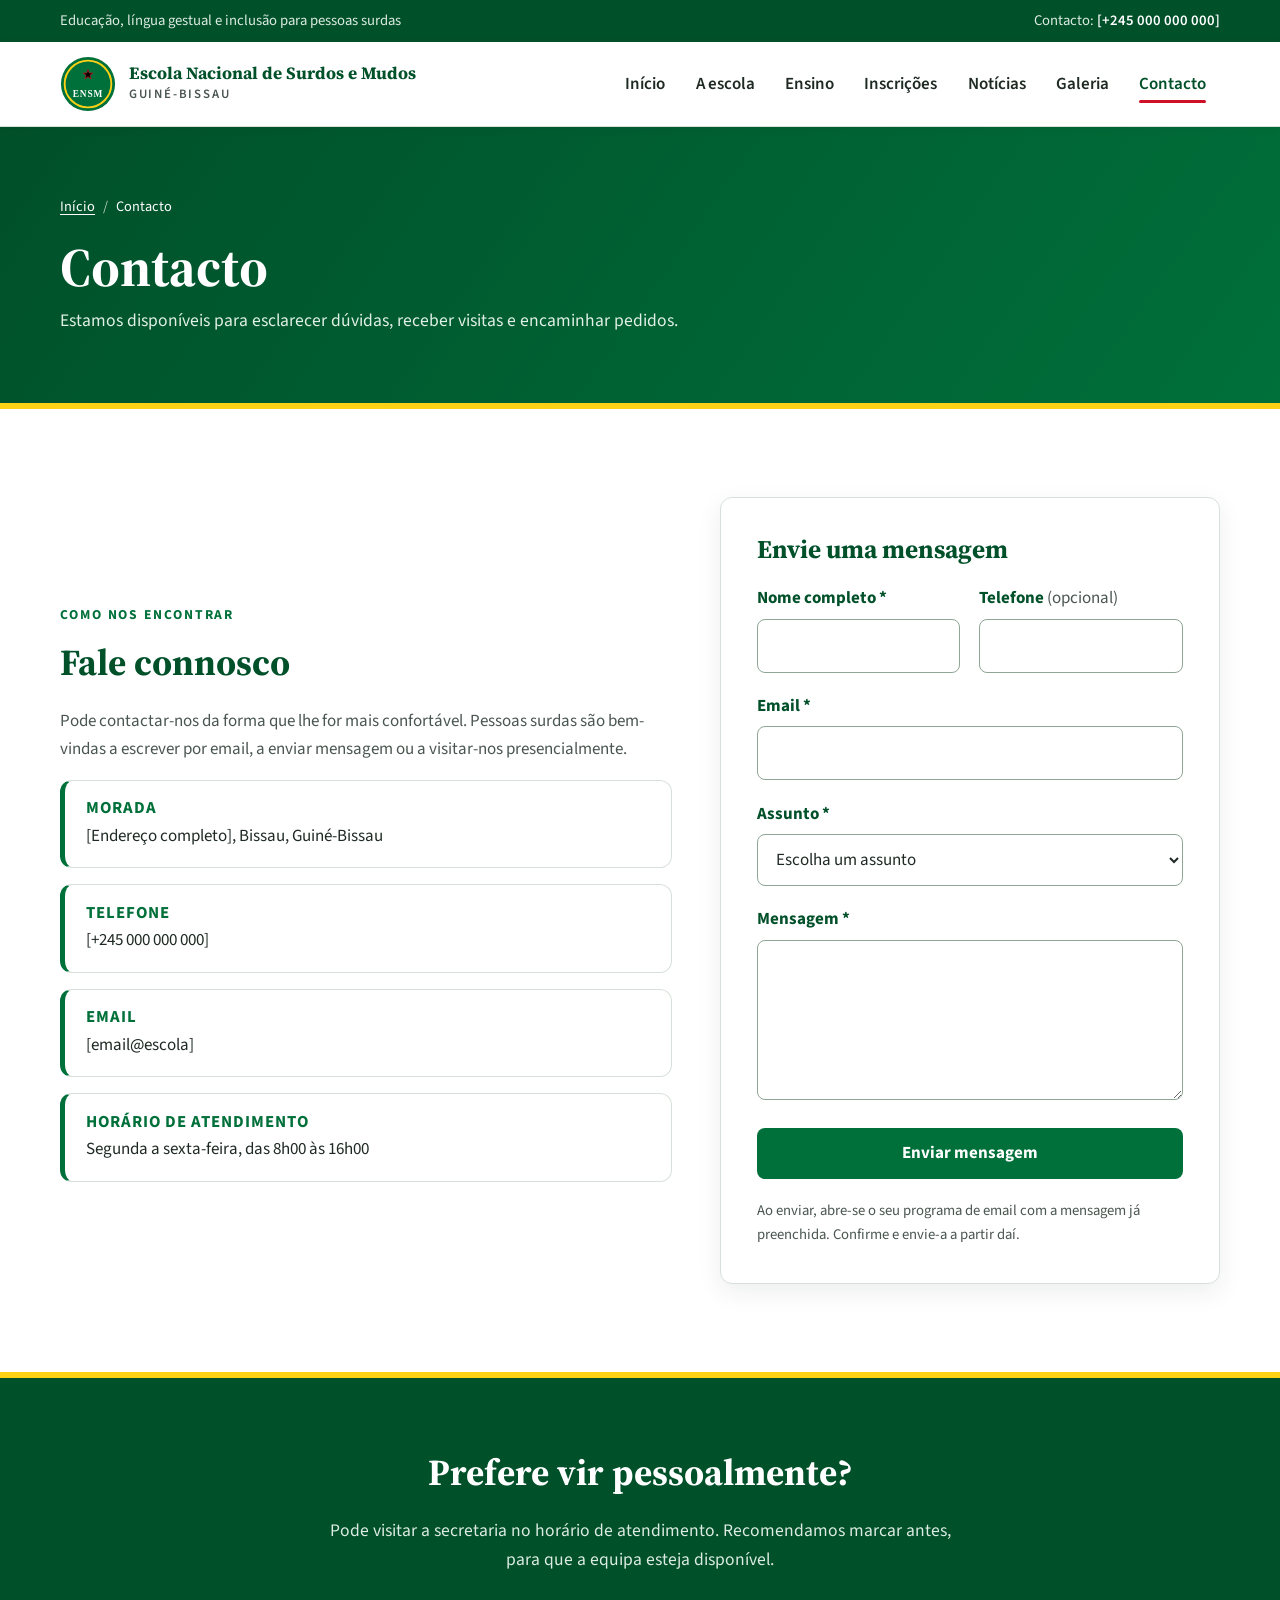
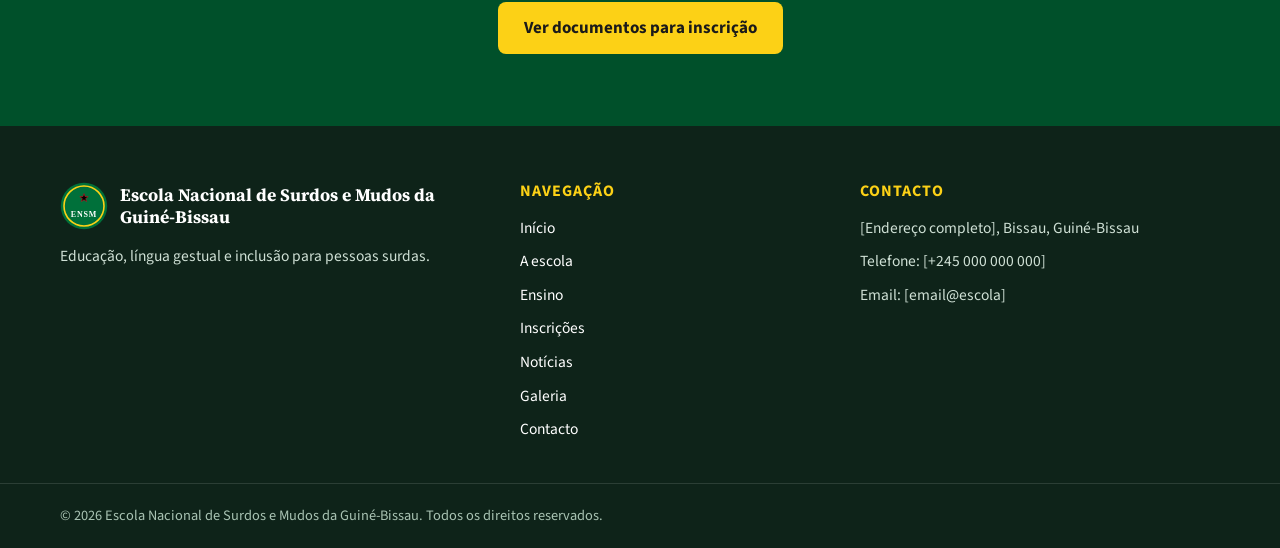
==== contacto.html @ 727b8fa2 "Initial commit: portal institucional ENSM Publica o site da Escola Nacional de Surdos e Mudos com pá" ====
<!doctype html>
<html lang="pt-PT">
<head>
  <meta charset="utf-8">
  <meta name="viewport" content="width=device-width, initial-scale=1">
  <title>Contacto | Escola Nacional de Surdos e Mudos da Guiné-Bissau</title>
  <meta name="description" content="Contacte a Escola Nacional de Surdos e Mudos da Guiné-Bissau por telefone, email ou formulário. Pode também visitar-nos presencialmente.">
  <link rel="icon" href="img/logo.svg" type="image/svg+xml">
  <link rel="preconnect" href="https://fonts.googleapis.com">
  <link rel="preconnect" href="https://fonts.gstatic.com" crossorigin>
  <link href="https://fonts.googleapis.com/css2?family=Source+Sans+3:wght@400;600;700&family=Source+Serif+4:wght@600;700&display=swap" rel="stylesheet">
  <link rel="stylesheet" href="css/style.css">
</head>
<body>

  <a class="skip-link" href="#conteudo">Ir para o conteúdo principal</a>

  <div class="topbar">
    <div class="container">
      <span>Educação, língua gestual e inclusão para pessoas surdas</span>
      <span>Contacto: <a href="contacto.html">[+245 000 000 000]</a></span>
    </div>
  </div>

  <header class="site-header">
    <div class="container header-inner">
      <a class="brand" href="index.html" aria-label="Escola Nacional de Surdos e Mudos da Guiné-Bissau, página inicial">
        <img src="img/logo.svg" alt="" width="56" height="56">
        <span class="brand-text">
          <strong>Escola Nacional de Surdos e Mudos</strong>
          <small>Guiné-Bissau</small>
        </span>
      </a>

      <button class="nav-toggle" type="button" aria-expanded="false" aria-controls="menu">
        <span class="nav-toggle-barras" aria-hidden="true"><span></span><span></span><span></span></span>
        Menu
      </button>

      <nav id="menu" class="main-nav" aria-label="Principal">
        <ul>
          <li><a href="index.html">Início</a></li>
          <li><a href="sobre.html">A escola</a></li>
          <li><a href="ensino.html">Ensino</a></li>
          <li><a href="inscricoes.html">Inscrições</a></li>
          <li><a href="noticias.html">Notícias</a></li>
          <li><a href="galeria.html">Galeria</a></li>
          <li><a href="contacto.html" aria-current="page">Contacto</a></li>
        </ul>
      </nav>
    </div>
  </header>

  <main id="conteudo">

    <section class="page-hero">
      <div class="container">
        <nav class="breadcrumb" aria-label="Caminho de navegação">
          <ol>
            <li><a href="index.html">Início</a></li>
            <li>Contacto</li>
          </ol>
        </nav>
        <h1>Contacto</h1>
        <p>Estamos disponíveis para esclarecer dúvidas, receber visitas e encaminhar pedidos.</p>
      </div>
    </section>

    <section class="section" aria-labelledby="titulo-contactos">
      <div class="container split">

        <div>
          <p class="eyebrow">Como nos encontrar</p>
          <h2 id="titulo-contactos">Fale connosco</h2>
          <p class="texto-suave">Pode contactar-nos da forma que lhe for mais confortável. Pessoas surdas são bem-vindas a escrever por email, a enviar mensagem ou a visitar-nos presencialmente.</p>

          <div class="info-lista">
            <div class="info-item">
              <h3>Morada</h3>
              <p>[Endereço completo], Bissau, Guiné-Bissau</p>
            </div>
            <div class="info-item">
              <h3>Telefone</h3>
              <p>[+245 000 000 000]</p>
            </div>
            <div class="info-item">
              <h3>Email</h3>
              <p>[email@escola]</p>
            </div>
            <div class="info-item">
              <h3>Horário de atendimento</h3>
              <p>Segunda a sexta-feira, das 8h00 às 16h00</p>
            </div>
          </div>
        </div>

        <div>
          <form id="form-contacto" class="formulario" data-destino="email@escola.example" novalidate>
            <h2 class="formulario-titulo">Envie uma mensagem</h2>

            <div class="form-linha">
              <div class="campo">
                <label for="nome">Nome completo <span aria-hidden="true">*</span></label>
                <input id="nome" name="nome" type="text" autocomplete="name" required>
              </div>
              <div class="campo">
                <label for="telefone">Telefone <span class="opcional">(opcional)</span></label>
                <input id="telefone" name="telefone" type="tel" autocomplete="tel">
              </div>
            </div>

            <div class="campo">
              <label for="email">Email <span aria-hidden="true">*</span></label>
              <input id="email" name="email" type="email" autocomplete="email" required>
            </div>

            <div class="campo">
              <label for="assunto">Assunto <span aria-hidden="true">*</span></label>
              <select id="assunto" name="assunto" required>
                <option value="">Escolha um assunto</option>
                <option>Informações sobre inscrições</option>
                <option>Informações sobre os níveis de ensino</option>
                <option>Marcar visita à escola</option>
                <option>Outro assunto</option>
              </select>
            </div>

            <div class="campo">
              <label for="mensagem">Mensagem <span aria-hidden="true">*</span></label>
              <textarea id="mensagem" name="mensagem" required></textarea>
            </div>

            <button class="btn btn-verde" type="submit">Enviar mensagem</button>

            <p class="nota">Ao enviar, abre-se o seu programa de email com a mensagem já preenchida. Confirme e envie-a a partir daí.</p>
            <p id="estado-form" class="estado" role="status" aria-live="polite"></p>
          </form>
        </div>

      </div>
    </section>

    <section class="cta" aria-labelledby="titulo-cta-contacto">
      <div class="container">
        <h2 id="titulo-cta-contacto">Prefere vir pessoalmente?</h2>
        <p>Pode visitar a secretaria no horário de atendimento. Recomendamos marcar antes, para que a equipa esteja disponível.</p>
        <a class="btn btn-amarelo" href="inscricoes.html">Ver documentos para inscrição</a>
      </div>
    </section>

  </main>

  <footer class="site-footer">
    <div class="container footer-grid">
      <div>
        <div class="footer-brand">
          <img src="img/logo.svg" alt="" width="48" height="48">
          <strong>Escola Nacional de Surdos e Mudos da Guiné-Bissau</strong>
        </div>
        <p>Educação, língua gestual e inclusão para pessoas surdas.</p>
      </div>

      <div>
        <h3>Navegação</h3>
        <ul>
          <li><a href="index.html">Início</a></li>
          <li><a href="sobre.html">A escola</a></li>
          <li><a href="ensino.html">Ensino</a></li>
          <li><a href="inscricoes.html">Inscrições</a></li>
          <li><a href="noticias.html">Notícias</a></li>
          <li><a href="galeria.html">Galeria</a></li>
          <li><a href="contacto.html">Contacto</a></li>
        </ul>
      </div>

      <div>
        <h3>Contacto</h3>
        <ul>
          <li>[Endereço completo], Bissau, Guiné-Bissau</li>
          <li>Telefone: [+245 000 000 000]</li>
          <li>Email: [email@escola]</li>
        </ul>
      </div>
    </div>

    <div class="footer-bottom">
      <div class="container">
        <p>© <span id="ano">2026</span> Escola Nacional de Surdos e Mudos da Guiné-Bissau. Todos os direitos reservados.</p>
      </div>
    </div>
  </footer>

  <script src="js/main.js"></script>
</body>
</html>
---- css/style.css ----
/* =========================================================
   Escola Nacional de Surdos e Mudos da Guiné-Bissau
   Folha de estilos principal
   ========================================================= */

:root {
  --verde: #00703a;
  --verde-escuro: #00502a;
  --verde-claro: #e7f3ec;
  --amarelo: #fcd116;
  --vermelho: #ce1126;
  --texto: #1f2a24;
  --texto-suave: #4a5650;
  --branco: #ffffff;
  --fundo: #f5f7f4;
  --borda: #d8e0d9;
  --sombra: 0 8px 24px rgba(0, 40, 20, 0.08);
  --raio: 12px;
  --larg: 1160px;
  --fonte-titulo: "Source Serif 4", Georgia, "Times New Roman", serif;
  --fonte-texto: "Source Sans 3", "Segoe UI", Roboto, Arial, sans-serif;
}

/* ---------- Base ---------- */
*,
*::before,
*::after {
  box-sizing: border-box;
}

html {
  scroll-behavior: smooth;
  -webkit-text-size-adjust: 100%;
}

body {
  margin: 0;
  font-family: var(--fonte-texto);
  font-size: 1.0625rem;
  line-height: 1.65;
  color: var(--texto);
  background: var(--branco);
  -webkit-font-smoothing: antialiased;
}

img {
  max-width: 100%;
  height: auto;
  display: block;
}

a {
  color: var(--verde);
  text-underline-offset: 3px;
}

a:hover {
  color: var(--verde-escuro);
}

h1,
h2,
h3 {
  font-family: var(--fonte-titulo);
  line-height: 1.2;
  color: var(--verde-escuro);
  margin: 0 0 0.6em;
}

h1 { font-size: clamp(2.1rem, 5vw, 3.4rem); }
h2 { font-size: clamp(1.7rem, 3.2vw, 2.3rem); }
h3 { font-size: 1.3rem; }

p {
  margin: 0 0 1em;
}

ul,
ol {
  margin: 0;
  padding: 0;
}

:focus-visible {
  outline: 3px solid var(--amarelo);
  outline-offset: 3px;
  box-shadow: 0 0 0 6px var(--verde-escuro);
  border-radius: 4px;
}

.container {
  width: min(100% - 2rem, var(--larg));
  margin-inline: auto;
}

.sr-only {
  position: absolute;
  width: 1px;
  height: 1px;
  padding: 0;
  margin: -1px;
  overflow: hidden;
  clip: rect(0, 0, 0, 0);
  white-space: nowrap;
  border: 0;
}

.skip-link {
  position: absolute;
  left: 1rem;
  top: -4rem;
  z-index: 1000;
  background: var(--amarelo);
  color: #111;
  padding: 0.7rem 1rem;
  border-radius: 8px;
  font-weight: 700;
  text-decoration: none;
}

.skip-link:focus {
  top: 1rem;
}

[hidden] {
  display: none !important;
}

.eyebrow {
  display: inline-block;
  margin: 0 0 0.9rem;
  color: var(--verde);
  font-weight: 700;
  font-size: 0.85rem;
  letter-spacing: 0.14em;
  text-transform: uppercase;
}

/* ---------- Barra superior ---------- */
.topbar {
  background: var(--verde-escuro);
  color: #dcebe2;
  font-size: 0.92rem;
}

.topbar .container {
  display: flex;
  justify-content: space-between;
  flex-wrap: wrap;
  gap: 0.25rem 1.5rem;
  padding: 0.55rem 0;
}

.topbar a {
  color: #ffffff;
  font-weight: 600;
  text-decoration: none;
}

.topbar a:hover {
  text-decoration: underline;
}

/* ---------- Cabeçalho e menu ---------- */
.site-header {
  position: sticky;
  top: 0;
  z-index: 100;
  background: var(--branco);
  border-bottom: 1px solid var(--borda);
  box-shadow: 0 2px 10px rgba(0, 0, 0, 0.04);
}

.header-inner {
  display: flex;
  align-items: center;
  justify-content: space-between;
  gap: 1rem;
  min-height: 84px;
}

.brand {
  display: flex;
  align-items: center;
  gap: 0.8rem;
  text-decoration: none;
  color: var(--verde-escuro);
}

.brand img {
  width: 56px;
  height: 56px;
  flex-shrink: 0;
}

.brand-text strong {
  display: block;
  font-family: var(--fonte-titulo);
  font-size: 1.08rem;
  line-height: 1.2;
}

.brand-text small {
  display: block;
  font-size: 0.8rem;
  letter-spacing: 0.14em;
  text-transform: uppercase;
  color: var(--texto-suave);
  font-weight: 600;
}

.main-nav ul {
  display: flex;
  gap: 0.2rem;
  list-style: none;
}

.main-nav a {
  display: block;
  position: relative;
  white-space: nowrap;
  padding: 0.6rem 0.85rem;
  color: var(--texto);
  font-weight: 600;
  text-decoration: none;
  border-radius: 8px;
}

.main-nav a:hover {
  background: var(--verde-claro);
  color: var(--verde-escuro);
}

.main-nav a[aria-current="page"] {
  color: var(--verde-escuro);
}

.main-nav a[aria-current="page"]::after {
  content: "";
  position: absolute;
  left: 0.85rem;
  right: 0.85rem;
  bottom: 0.25rem;
  height: 3px;
  border-radius: 2px;
  background: var(--vermelho);
}

.nav-toggle {
  display: none;
  align-items: center;
  gap: 0.5rem;
  padding: 0.5rem 0.9rem;
  font: inherit;
  font-weight: 700;
  color: var(--verde-escuro);
  background: var(--branco);
  border: 2px solid var(--verde);
  border-radius: 8px;
  cursor: pointer;
}

.nav-toggle-barras {
  display: grid;
  gap: 4px;
}

.nav-toggle-barras span {
  display: block;
  width: 20px;
  height: 2px;
  background: currentColor;
  border-radius: 2px;
}

/* ---------- Botões ---------- */
.btn {
  display: inline-flex;
  align-items: center;
  justify-content: center;
  gap: 0.5rem;
  padding: 0.85rem 1.5rem;
  border: 2px solid transparent;
  border-radius: 8px;
  font: inherit;
  font-weight: 700;
  line-height: 1.2;
  text-decoration: none;
  cursor: pointer;
  transition: background-color 0.2s, color 0.2s, border-color 0.2s;
}

.btn-verde {
  background: var(--verde);
  color: #ffffff;
}

.btn-verde:hover {
  background: var(--verde-escuro);
  color: #ffffff;
}

.btn-amarelo {
  background: var(--amarelo);
  color: #1a1a1a;
}

.btn-amarelo:hover {
  background: #f2c500;
  color: #000000;
}

.btn-fantasma {
  background: transparent;
  color: #ffffff;
  border-color: rgba(255, 255, 255, 0.8);
}

.btn-fantasma:hover {
  background: #ffffff;
  color: var(--verde-escuro);
}

/* ---------- Hero (página inicial) ---------- */
.hero {
  position: relative;
  overflow: hidden;
  color: #ffffff;
  background: linear-gradient(125deg, var(--verde-escuro) 0%, var(--verde) 65%, #0a8a4a 100%);
  padding: clamp(4rem, 9vw, 7rem) 0;
}

.hero-slides {
  position: absolute;
  inset: 0;
  z-index: 0;
}

.hero-slide {
  position: absolute;
  inset: 0;
  width: 100%;
  height: 100%;
  object-fit: cover;
  opacity: 0;
  transition: opacity 1.4s ease-in-out;
}

.hero-slide.is-active {
  opacity: 1;
}

.hero::after {
  content: "";
  position: absolute;
  inset: 0;
  z-index: 1;
  background: linear-gradient(115deg, rgba(0, 62, 33, 0.9) 0%, rgba(0, 80, 42, 0.78) 55%, rgba(0, 80, 42, 0.5) 100%);
  pointer-events: none;
}

.hero .container {
  position: relative;
  z-index: 2;
}

.hero-pausa {
  position: absolute;
  right: 1rem;
  bottom: 1rem;
  z-index: 3;
  padding: 0.5rem 1rem;
  font: inherit;
  font-size: 0.9rem;
  font-weight: 700;
  color: #ffffff;
  background: rgba(0, 0, 0, 0.3);
  border: 1.5px solid rgba(255, 255, 255, 0.8);
  border-radius: 999px;
  cursor: pointer;
}

.hero-pausa:hover {
  background: #ffffff;
  color: var(--verde-escuro);
}

.hero .eyebrow {
  color: var(--amarelo);
}

.hero h1 {
  color: #ffffff;
  max-width: 18em;
}

.hero .lead {
  max-width: 42rem;
  font-size: clamp(1.1rem, 2vw, 1.3rem);
  color: #e4f2e9;
  margin-bottom: 0;
}

.btn-row {
  display: flex;
  flex-wrap: wrap;
  gap: 0.85rem;
  margin-top: 2rem;
}

.stripe {
  height: 6px;
  background: linear-gradient(
    90deg,
    var(--verde) 0 33.33%,
    var(--amarelo) 33.33% 66.66%,
    var(--vermelho) 66.66% 100%
  );
}

/* ---------- Páginas interiores ---------- */
.page-hero {
  background: linear-gradient(125deg, var(--verde-escuro), var(--verde));
  color: #ffffff;
  padding: clamp(2.75rem, 6vw, 4.25rem) 0;
  border-bottom: 6px solid var(--amarelo);
}

.page-hero h1 {
  color: #ffffff;
  margin-bottom: 0.4rem;
}

.page-hero p {
  margin: 0;
  max-width: 44rem;
  font-size: 1.1rem;
  color: #e1f1e7;
}

.breadcrumb {
  font-size: 0.9rem;
  margin-bottom: 1rem;
}

.breadcrumb ol {
  list-style: none;
  display: flex;
  flex-wrap: wrap;
  gap: 0.5rem;
}

.breadcrumb li + li::before {
  content: "/";
  margin-right: 0.5rem;
  opacity: 0.7;
}

.breadcrumb a {
  color: #ffffff;
}

/* ---------- Secções ---------- */
.section {
  padding: clamp(3.5rem, 7vw, 5.5rem) 0;
}

.section-alt {
  background: var(--fundo);
}

.section-head {
  max-width: 46rem;
  margin-bottom: 2.5rem;
}

.section-head h2::after {
  content: "";
  display: block;
  width: 56px;
  height: 4px;
  margin-top: 0.7rem;
  border-radius: 2px;
  background: var(--vermelho);
}

.section-head.centro {
  margin-inline: auto;
  text-align: center;
}

.section-head.centro h2::after {
  margin-inline: auto;
}

.section-head p {
  color: var(--texto-suave);
  font-size: 1.1rem;
}

.split {
  display: grid;
  gap: 3rem;
  grid-template-columns: 1.1fr 0.9fr;
  align-items: center;
}

.split > * {
  min-width: 0;
}

.texto-suave {
  color: var(--texto-suave);
}

/* ---------- Cartões ---------- */
.grid {
  display: grid;
  gap: 1.5rem;
  grid-template-columns: repeat(auto-fit, minmax(240px, 1fr));
}

.card {
  background: var(--branco);
  border: 1px solid var(--borda);
  border-top: 5px solid var(--verde);
  border-radius: var(--raio);
  padding: 1.75rem;
  box-shadow: var(--sombra);
}

.card--amarelo {
  border-top-color: var(--amarelo);
}

.card--vermelho {
  border-top-color: var(--vermelho);
}

.card h3 {
  margin-bottom: 0.5rem;
}

.card p {
  color: var(--texto-suave);
  margin: 0;
}

.card .numero {
  display: inline-grid;
  place-items: center;
  width: 42px;
  height: 42px;
  margin-bottom: 1rem;
  border-radius: 50%;
  background: var(--verde-claro);
  color: var(--verde-escuro);
  font-family: var(--fonte-titulo);
  font-weight: 700;
}

a.card {
  display: block;
  color: inherit;
  text-decoration: none;
  transition: transform 0.2s, box-shadow 0.2s;
}

a.card:hover {
  transform: translateY(-3px);
  box-shadow: 0 12px 30px rgba(0, 40, 20, 0.12);
}

a.card .ver-mais {
  display: inline-block;
  margin-top: 0.9rem;
  color: var(--verde);
  font-weight: 700;
}

/* ---------- Listas e painéis ---------- */
.checklist {
  list-style: none;
  padding: 0;
  margin: 0;
}

.checklist li {
  position: relative;
  padding-left: 2rem;
  margin-bottom: 0.8rem;
}

.checklist li::before {
  content: "";
  position: absolute;
  left: 0;
  top: 0.5rem;
  width: 12px;
  height: 12px;
  border-radius: 3px;
  background: var(--verde);
}

.painel {
  background: var(--verde-escuro);
  color: #eaf5ee;
  border-radius: var(--raio);
  padding: 2.25rem;
  border-bottom: 6px solid var(--amarelo);
}

.painel h3 {
  color: #ffffff;
}

.painel p {
  color: #d6ebdd;
}

.painel li {
  color: #eaf5ee;
}

.painel li::before {
  background: var(--amarelo);
}

.formulario-titulo {
  font-size: 1.6rem;
  margin: 0;
}

/* ---------- Avisos ---------- */
.aviso {
  display: grid;
  grid-template-columns: auto 1fr;
  gap: 1.25rem;
  align-items: start;
  padding: 1.4rem 0;
  border-bottom: 1px solid var(--borda);
}

.aviso:first-child {
  padding-top: 0;
}

.aviso-etiqueta {
  min-width: 128px;
  text-align: center;
  background: var(--verde-claro);
  color: var(--verde-escuro);
  border-radius: 10px;
  padding: 0.55rem 0.6rem;
  font-weight: 700;
  font-size: 0.85rem;
  letter-spacing: 0.06em;
  text-transform: uppercase;
}

.aviso h3 {
  font-size: 1.15rem;
  margin-bottom: 0.25rem;
}

.aviso p {
  margin: 0;
  color: var(--texto-suave);
}

/* ---------- Passos (inscrições) ---------- */
.passos {
  counter-reset: passo;
  list-style: none;
  display: grid;
  gap: 1.25rem;
  padding: 0;
  margin: 0;
}

.passos li {
  counter-increment: passo;
  display: grid;
  grid-template-columns: 56px 1fr;
  gap: 1.1rem;
  align-items: start;
  background: var(--branco);
  border: 1px solid var(--borda);
  border-radius: var(--raio);
  padding: 1.25rem 1.4rem;
}

.passos li::before {
  content: counter(passo);
  display: grid;
  place-items: center;
  width: 56px;
  height: 56px;
  border-radius: 50%;
  background: var(--verde);
  color: #ffffff;
  font-family: var(--fonte-titulo);
  font-weight: 700;
  font-size: 1.5rem;
}

.passos h3 {
  font-size: 1.15rem;
  margin-bottom: 0.2rem;
}

.passos p {
  margin: 0;
  color: var(--texto-suave);
}

/* ---------- Perguntas frequentes ---------- */
.faq details {
  background: var(--branco);
  border: 1px solid var(--borda);
  border-radius: var(--raio);
  padding: 1rem 1.25rem;
  margin-bottom: 0.8rem;
}

.faq summary {
  display: flex;
  justify-content: space-between;
  align-items: center;
  gap: 1rem;
  cursor: pointer;
  font-weight: 700;
  font-size: 1.08rem;
  color: var(--verde-escuro);
  list-style: none;
}

.faq summary::-webkit-details-marker {
  display: none;
}

.faq summary::after {
  content: "+";
  font-size: 1.5rem;
  line-height: 1;
  color: var(--verde);
}

.faq details[open] summary::after {
  content: "\2212";
}

.faq details p {
  margin: 0.75rem 0 0;
  color: var(--texto-suave);
}

/* ---------- Chamada para ação ---------- */
.cta {
  background: var(--verde-escuro);
  color: #ffffff;
  text-align: center;
  padding: clamp(3rem, 6vw, 4.5rem) 0;
  border-top: 6px solid var(--amarelo);
}

.cta h2 {
  color: #ffffff;
}

.cta p {
  max-width: 40rem;
  margin: 0 auto 1.75rem;
  font-size: 1.1rem;
  color: #dcece2;
}

/* ---------- Contacto e formulário ---------- */
.info-lista {
  display: grid;
  gap: 1rem;
}

.info-item {
  background: var(--branco);
  border: 1px solid var(--borda);
  border-left: 5px solid var(--verde);
  border-radius: var(--raio);
  padding: 1.1rem 1.3rem;
}

.info-item h3 {
  font-size: 1.05rem;
  margin-bottom: 0.2rem;
  font-family: var(--fonte-texto);
  text-transform: uppercase;
  letter-spacing: 0.06em;
  color: var(--verde);
}

.info-item p {
  margin: 0;
  color: var(--texto);
}

.formulario {
  display: grid;
  gap: 1.2rem;
  background: var(--branco);
  border: 1px solid var(--borda);
  border-radius: var(--raio);
  padding: clamp(1.5rem, 3vw, 2.25rem);
  box-shadow: var(--sombra);
}

.form-linha {
  display: grid;
  grid-template-columns: 1fr 1fr;
  gap: 1.2rem;
}

.campo label {
  display: block;
  margin-bottom: 0.4rem;
  font-weight: 700;
  color: var(--verde-escuro);
}

.campo input,
.campo select,
.campo textarea {
  width: 100%;
  font: inherit;
  color: var(--texto);
  background: var(--branco);
  border: 1.5px solid #8fa596;
  border-radius: 8px;
  padding: 0.75rem 0.9rem;
}

.campo textarea {
  min-height: 160px;
  resize: vertical;
}

.campo input:focus,
.campo select:focus,
.campo textarea:focus {
  border-color: var(--verde);
}

.campo [aria-invalid="true"] {
  border-color: var(--vermelho);
}

.campo .opcional {
  font-weight: 400;
  color: var(--texto-suave);
}

.estado {
  margin: 0;
  padding: 0.9rem 1rem;
  border-radius: 8px;
  background: var(--verde-claro);
  color: var(--verde-escuro);
}

.estado:empty {
  display: none;
}

.nota {
  font-size: 0.92rem;
  color: var(--texto-suave);
  margin: 0;
}

/* ---------- Rodapé ---------- */
.site-footer {
  background: #0e2319;
  color: #cfe0d5;
  font-size: 0.97rem;
}

.site-footer a {
  color: #ffffff;
  text-decoration: none;
}

.site-footer a:hover {
  color: var(--amarelo);
  text-decoration: underline;
}

.footer-grid {
  display: grid;
  grid-template-columns: 1.4fr 1fr 1.2fr;
  gap: 2.5rem;
  padding: 3.5rem 0 2.5rem;
}

.footer-brand {
  display: flex;
  align-items: center;
  gap: 0.75rem;
  margin-bottom: 0.9rem;
}

.footer-brand img {
  width: 48px;
  height: 48px;
  flex-shrink: 0;
}

.footer-brand strong {
  color: #ffffff;
  font-family: var(--fonte-titulo);
  font-size: 1.1rem;
  line-height: 1.25;
}

.site-footer h3 {
  color: var(--amarelo);
  font-family: var(--fonte-texto);
  font-size: 1rem;
  letter-spacing: 0.06em;
  text-transform: uppercase;
  margin-bottom: 0.9rem;
}

.site-footer ul {
  list-style: none;
  display: grid;
  gap: 0.5rem;
}

.footer-bottom {
  border-top: 1px solid rgba(255, 255, 255, 0.12);
  padding: 1.25rem 0;
  font-size: 0.9rem;
  color: #a9c3b3;
}

.footer-bottom p {
  margin: 0;
}

/* ---------- Botão de contorno ---------- */
.btn-contorno {
  background: transparent;
  color: var(--verde);
  border-color: var(--verde);
}

.btn-contorno:hover {
  background: var(--verde);
  color: #ffffff;
}

.ver-todas {
  margin: 2.25rem 0 0;
  text-align: center;
}

/* ---------- Notícias ---------- */
.noticias-grid {
  display: grid;
  gap: 1.5rem;
  grid-template-columns: repeat(auto-fill, minmax(280px, 1fr));
}

.noticia {
  display: flex;
  flex-direction: column;
  gap: 0.6rem;
  background: var(--branco);
  border: 1px solid var(--borda);
  border-radius: var(--raio);
  padding: 1.6rem;
  box-shadow: var(--sombra);
}

.noticia h3 {
  font-size: 1.25rem;
  margin: 0;
}

.noticia p {
  margin: 0;
  color: var(--texto-suave);
}

.noticia-meta {
  display: flex;
  flex-wrap: wrap;
  align-items: center;
  justify-content: space-between;
  gap: 0.5rem 0.75rem;
  font-size: 0.9rem;
  color: var(--texto-suave);
}

.etiqueta {
  display: inline-block;
  padding: 0.25rem 0.7rem;
  border-radius: 999px;
  background: var(--verde-claro);
  color: var(--verde-escuro);
  font-size: 0.8rem;
  font-weight: 700;
  letter-spacing: 0.06em;
  text-transform: uppercase;
}

.etiqueta--amarela {
  background: #fff3bf;
  color: #5c4b00;
}

.etiqueta--vermelha {
  background: #fde7ea;
  color: #8a0d1f;
}

.noticia details {
  margin-top: auto;
  padding-top: 0.4rem;
}

.noticia summary {
  cursor: pointer;
  font-weight: 700;
  color: var(--verde);
}

.noticia details p {
  margin-top: 0.6rem;
}

.filtros {
  display: flex;
  flex-wrap: wrap;
  gap: 0.6rem;
  margin-bottom: 1.25rem;
}

.filtro {
  font: inherit;
  font-weight: 600;
  padding: 0.55rem 1.05rem;
  border: 1.5px solid var(--verde);
  border-radius: 999px;
  background: var(--branco);
  color: var(--verde-escuro);
  cursor: pointer;
}

.filtro:hover {
  background: var(--verde-claro);
}

.filtro[aria-pressed="true"] {
  background: var(--verde);
  color: #ffffff;
}

.contador {
  margin-bottom: 1.75rem;
  font-size: 0.95rem;
  color: var(--texto-suave);
}

.noticia .fonte {
  margin-top: auto;
  font-size: 0.9rem;
  color: var(--texto-suave);
}

/* ---------- Galeria ---------- */
.nota-destaque {
  margin: 0 0 2rem;
  padding: 1rem 1.2rem;
  border-left: 5px solid var(--amarelo);
  border-radius: 8px;
  background: var(--fundo);
  color: var(--texto-suave);
}

.galeria {
  list-style: none;
  margin: 0;
  padding: 0;
  display: grid;
  gap: 1.5rem;
  grid-template-columns: repeat(auto-fill, minmax(260px, 1fr));
}

.galeria-item {
  margin: 0;
}

.galeria-item a {
  display: block;
  border-radius: var(--raio);
}

.galeria-item img {
  width: 100%;
  aspect-ratio: 4 / 3;
  object-fit: cover;
  border-radius: var(--raio);
  box-shadow: var(--sombra);
  background: var(--fundo);
  transition: transform 0.3s;
}

.galeria-item a:hover img {
  transform: scale(1.03);
}

.galeria-item figcaption {
  margin-top: 0.7rem;
  font-weight: 600;
  color: var(--verde-escuro);
}

.galeria--compacta {
  grid-template-columns: repeat(4, 1fr);
  gap: 1rem;
}

.visor {
  width: min(960px, 94vw);
  max-height: 92vh;
  padding: 0;
  border: 0;
  border-radius: var(--raio);
  background: transparent;
}

.visor::backdrop {
  background: rgba(4, 20, 12, 0.88);
}

.visor-conteudo {
  display: grid;
  gap: 0.9rem;
  padding: 1rem;
  background: var(--branco);
  border-radius: var(--raio);
}

.visor-topo,
.visor-controlos {
  display: flex;
  justify-content: space-between;
  align-items: center;
  gap: 1rem;
  flex-wrap: wrap;
}

.visor-contagem {
  font-weight: 700;
  color: var(--texto-suave);
}

.visor-conteudo img {
  width: 100%;
  max-height: 66vh;
  object-fit: contain;
  border-radius: 8px;
  background: var(--fundo);
}

.visor-conteudo p {
  margin: 0;
  font-weight: 600;
  color: var(--verde-escuro);
}

.visor-botao {
  font: inherit;
  font-weight: 700;
  padding: 0.6rem 1.1rem;
  border: 2px solid var(--verde);
  border-radius: 8px;
  background: var(--branco);
  color: var(--verde-escuro);
  cursor: pointer;
}

.visor-botao:hover {
  background: var(--verde);
  color: #ffffff;
}

@media (max-width: 760px) {
  .galeria--compacta {
    grid-template-columns: repeat(2, 1fr);
  }
}

/* ---------- Responsivo ---------- */
@media (max-width: 1040px) {
  .nav-toggle {
    display: inline-flex;
  }

  .main-nav {
    display: none;
    position: absolute;
    top: 100%;
    left: 0;
    right: 0;
    background: var(--branco);
    border-bottom: 1px solid var(--borda);
    box-shadow: var(--sombra);
    padding: 0.5rem 1rem 1rem;
  }

  .main-nav.open {
    display: block;
  }

  .main-nav ul {
    flex-direction: column;
  }

  .main-nav a {
    padding: 0.85rem 1rem;
  }

  .split {
    grid-template-columns: 1fr;
    gap: 2rem;
  }

  .footer-grid {
    grid-template-columns: 1fr 1fr;
  }
}

@media (max-width: 640px) {
  body {
    font-size: 1rem;
  }

  .topbar .container {
    justify-content: center;
    text-align: center;
  }

  .brand img {
    width: 48px;
    height: 48px;
  }

  .brand-text strong {
    font-size: 0.98rem;
  }


  .btn-row .btn {
    width: 100%;
  }

  .form-linha {
    grid-template-columns: 1fr;
  }

  .footer-grid {
    grid-template-columns: 1fr;
  }

  .aviso {
    grid-template-columns: 1fr;
    gap: 0.6rem;
  }

  .aviso-etiqueta {
    justify-self: start;
  }

  .passos li {
    grid-template-columns: 44px 1fr;
    padding: 1rem;
  }

  .passos li::before {
    width: 44px;
    height: 44px;
    font-size: 1.2rem;
  }

  .painel {
    padding: 1.5rem;
  }
}

@media (prefers-reduced-motion: reduce) {
  html {
    scroll-behavior: auto;
  }

  *,
  *::before,
  *::after {
    transition: none !important;
    animation: none !important;
  }
}
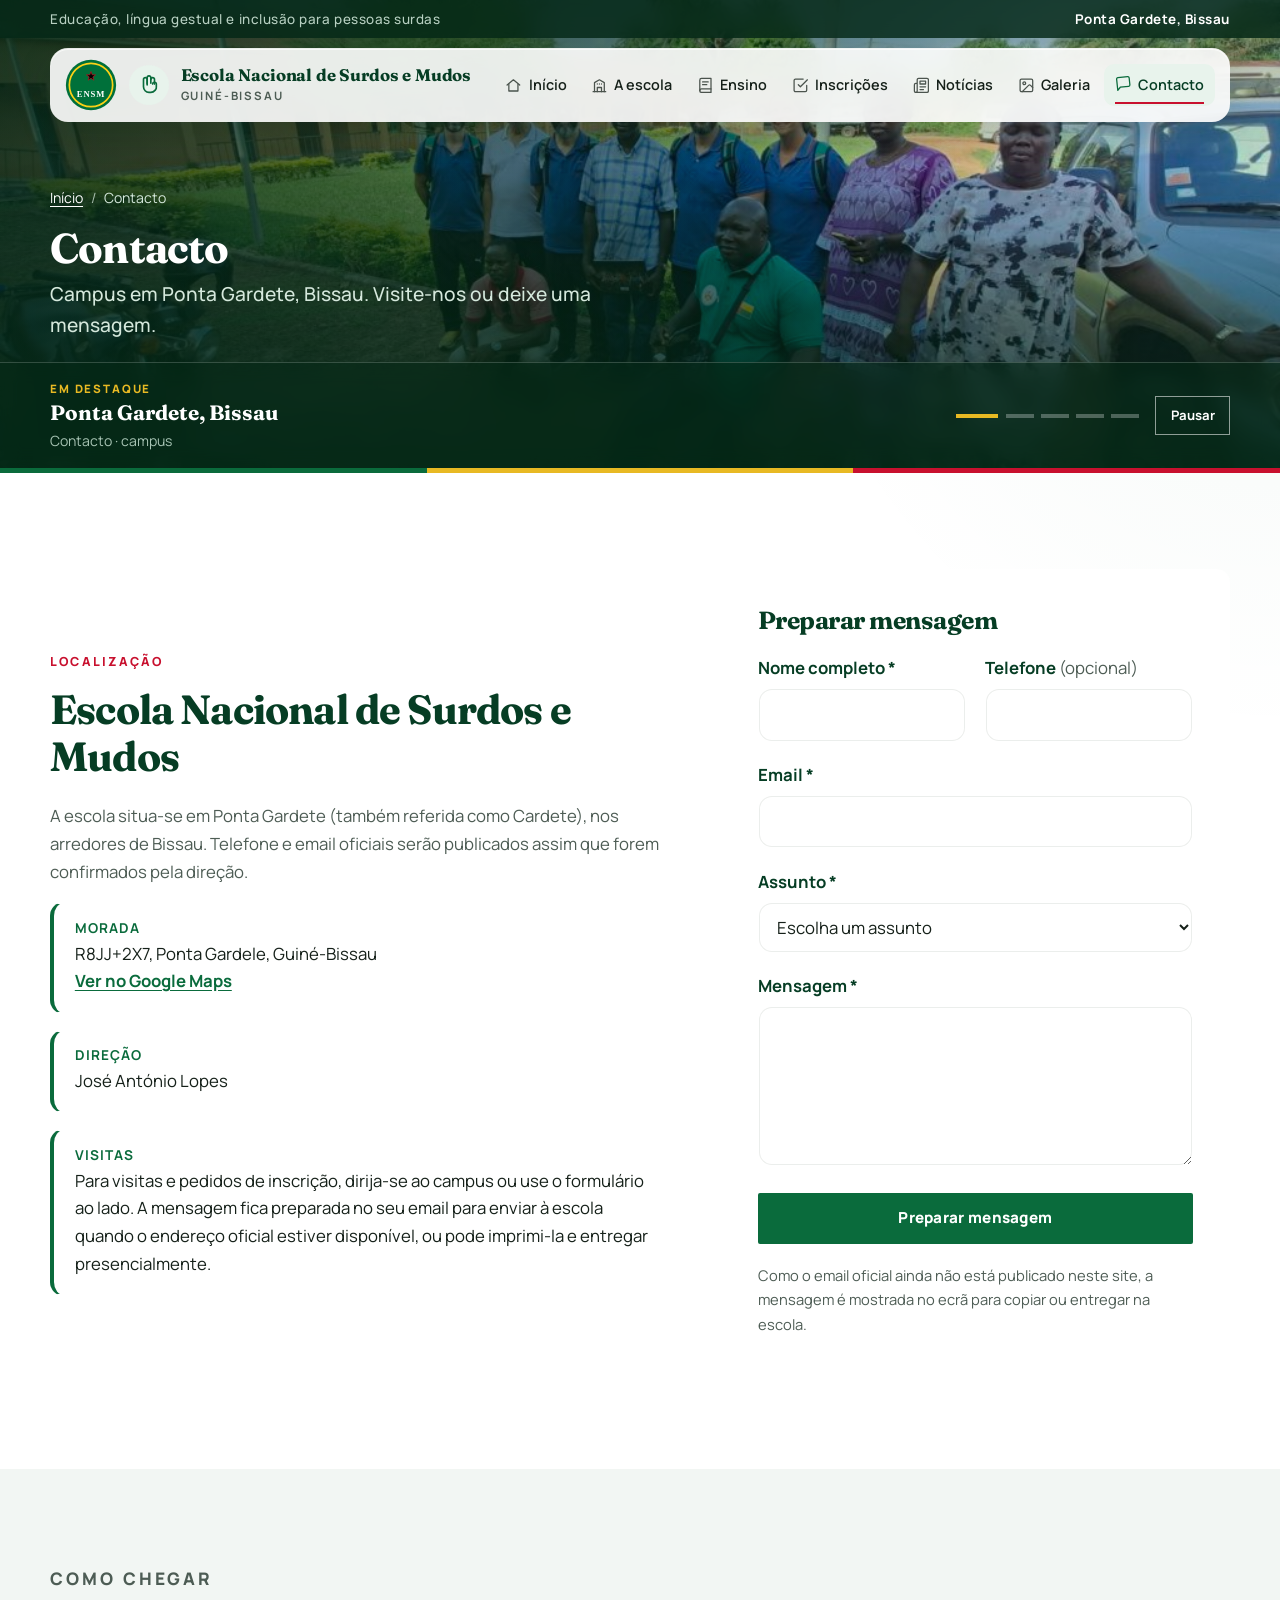
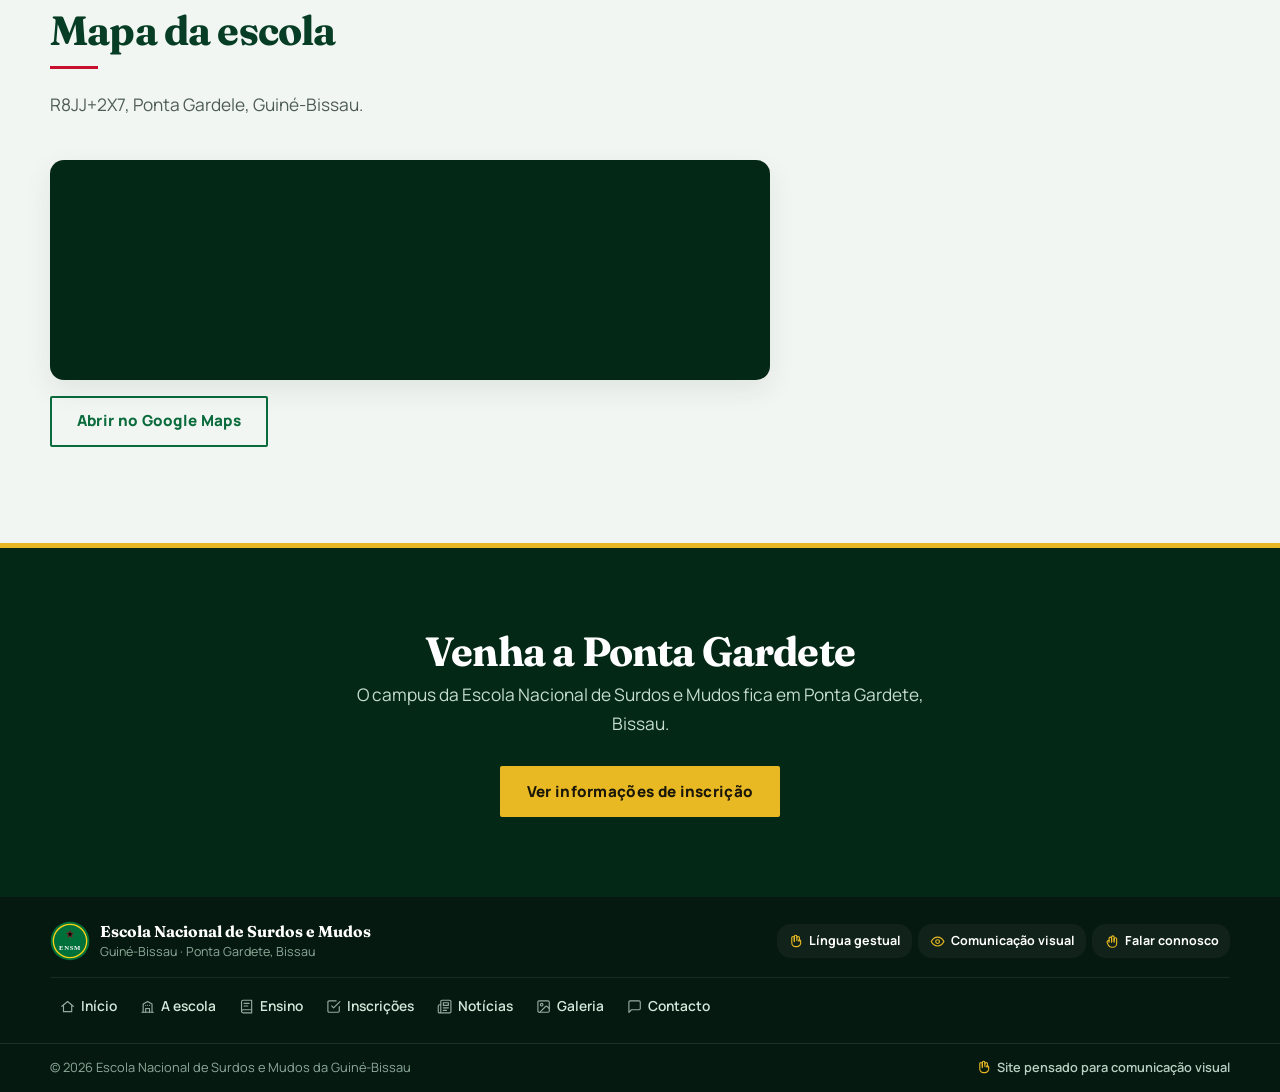
==== commit 765d04f0: "Atualização 0.1 Co-authored-by: Cursor <cursoragent@cursor.com>" ====
--- a/contacto.html
+++ b/contacto.html
@@ -8,7 +8,7 @@
   <link rel="icon" href="img/logo.svg" type="image/svg+xml">
   <link rel="preconnect" href="https://fonts.googleapis.com">
   <link rel="preconnect" href="https://fonts.gstatic.com" crossorigin>
-  <link href="https://fonts.googleapis.com/css2?family=Source+Sans+3:wght@400;600;700&family=Source+Serif+4:wght@600;700&display=swap" rel="stylesheet">
+  <link href="https://fonts.googleapis.com/css2?family=Fraunces:opsz,wght@9..144,500;9..144,700&family=Manrope:wght@400;500;600;700;800&display=swap" rel="stylesheet">
   <link rel="stylesheet" href="css/style.css">
 </head>
 <body>
@@ -18,7 +18,7 @@
   <div class="topbar">
     <div class="container">
       <span>Educação, língua gestual e inclusão para pessoas surdas</span>
-      <span>Contacto: <a href="contacto.html">[+245 000 000 000]</a></span>
+      <span><a href="contacto.html">Ponta Gardete, Bissau</a></span>
     </div>
   </div>
 
@@ -26,6 +26,7 @@
     <div class="container header-inner">
       <a class="brand" href="index.html" aria-label="Escola Nacional de Surdos e Mudos da Guiné-Bissau, página inicial">
         <img src="img/logo.svg" alt="" width="56" height="56">
+        <span class="brand-gesto" title="Língua gestual" aria-hidden="true"><svg class="ico" aria-hidden="true"><use href="img/icons.svg#ico-gesto"></use></svg></span>
         <span class="brand-text">
           <strong>Escola Nacional de Surdos e Mudos</strong>
           <small>Guiné-Bissau</small>
@@ -39,13 +40,13 @@
 
       <nav id="menu" class="main-nav" aria-label="Principal">
         <ul>
-          <li><a href="index.html">Início</a></li>
-          <li><a href="sobre.html">A escola</a></li>
-          <li><a href="ensino.html">Ensino</a></li>
-          <li><a href="inscricoes.html">Inscrições</a></li>
-          <li><a href="noticias.html">Notícias</a></li>
-          <li><a href="galeria.html">Galeria</a></li>
-          <li><a href="contacto.html" aria-current="page">Contacto</a></li>
+          <li><a href="index.html"><svg class="ico" aria-hidden="true"><use href="img/icons.svg#ico-inicio"></use></svg> Início</a></li>
+          <li><a href="sobre.html"><svg class="ico" aria-hidden="true"><use href="img/icons.svg#ico-escola"></use></svg> A escola</a></li>
+          <li><a href="ensino.html"><svg class="ico" aria-hidden="true"><use href="img/icons.svg#ico-ensino"></use></svg> Ensino</a></li>
+          <li><a href="inscricoes.html"><svg class="ico" aria-hidden="true"><use href="img/icons.svg#ico-inscricoes"></use></svg> Inscrições</a></li>
+          <li><a href="noticias.html"><svg class="ico" aria-hidden="true"><use href="img/icons.svg#ico-noticias"></use></svg> Notícias</a></li>
+          <li><a href="galeria.html"><svg class="ico" aria-hidden="true"><use href="img/icons.svg#ico-galeria"></use></svg> Galeria</a></li>
+          <li><a href="contacto.html" aria-current="page"><svg class="ico" aria-hidden="true"><use href="img/icons.svg#ico-contacto"></use></svg> Contacto</a></li>
         </ul>
       </nav>
     </div>
@@ -53,50 +54,79 @@
 
   <main id="conteudo">
 
-    <section class="page-hero">
-      <div class="container">
-        <nav class="breadcrumb" aria-label="Caminho de navegação">
+    <section class="hero hero--pagina" aria-labelledby="titulo-contacto-pagina" data-hero-rotator>
+      <div class="hero-slides" aria-hidden="true">
+        <figure class="hero-slide is-active" data-titulo="Ponta Gardete, Bissau" data-meta="Contacto · campus" data-link="#titulo-contactos">
+          <img src="img/noticias/cpp-escola-1.jpg" alt="" width="1600" height="900">
+        </figure>
+        <figure class="hero-slide" data-titulo="Visitas ao campus" data-meta="Contacto · outubro 2026" data-link="#titulo-contactos">
+          <img src="img/noticias/cpp-visita.jpg" alt="" width="1600" height="900">
+        </figure>
+        <figure class="hero-slide" data-titulo="Entrada e instalações" data-meta="Escola" data-link="sobre.html">
+          <img src="img/noticias/cpp-escola-4.jpg" alt="" width="1600" height="900">
+        </figure>
+        <figure class="hero-slide" data-titulo="Comunidade escolar" data-meta="Contacto" data-link="noticias.html#noticia-capital">
+          <img src="img/noticias/capital-fm.jpg" alt="" width="1600" height="900">
+        </figure>
+        <figure class="hero-slide" data-titulo="Encontros na escola" data-meta="Comunidade" data-link="noticias.html#noticia-dia-crianca">
+          <img src="img/noticias/dia-crianca.jpg" alt="" width="1600" height="900">
+        </figure>
+      </div>
+      <div class="hero-shade" aria-hidden="true"></div>
+      <div class="container hero-core">
+        <nav class="breadcrumb breadcrumb--claro" aria-label="Caminho de navegação">
           <ol>
             <li><a href="index.html">Início</a></li>
             <li>Contacto</li>
           </ol>
         </nav>
-        <h1>Contacto</h1>
-        <p>Estamos disponíveis para esclarecer dúvidas, receber visitas e encaminhar pedidos.</p>
-      </div>
-    </section>
+        <h1 id="titulo-contacto-pagina">Contacto</h1>
+        <p class="lead">Campus em Ponta Gardete, Bissau. Visite-nos ou deixe uma mensagem.</p>
+      </div>
+      <div class="hero-rail">
+        <div class="container hero-rail-inner">
+          <div class="hero-news" aria-live="polite">
+            <span class="hero-news-label">Em destaque</span>
+            <a class="hero-news-titulo" href="#titulo-contactos">Ponta Gardete, Bissau</a>
+            <span class="hero-news-meta">Contacto · campus</span>
+          </div>
+          <div class="hero-controls">
+            <div class="hero-dots" role="tablist" aria-label="Imagens de contacto"></div>
+            <button class="hero-pausa" type="button" hidden>Pausar</button>
+          </div>
+        </div>
+      </div>
+    </section>
+    <div class="stripe" aria-hidden="true"></div>
 
     <section class="section" aria-labelledby="titulo-contactos">
       <div class="container split">
 
         <div>
-          <p class="eyebrow">Como nos encontrar</p>
-          <h2 id="titulo-contactos">Fale connosco</h2>
-          <p class="texto-suave">Pode contactar-nos da forma que lhe for mais confortável. Pessoas surdas são bem-vindas a escrever por email, a enviar mensagem ou a visitar-nos presencialmente.</p>
+          <p class="eyebrow">Localização</p>
+          <h2 id="titulo-contactos">Escola Nacional de Surdos e Mudos</h2>
+          <p class="texto-suave">A escola situa-se em Ponta Gardete (também referida como Cardete), nos arredores de Bissau. Telefone e email oficiais serão publicados assim que forem confirmados pela direção.</p>
 
           <div class="info-lista">
             <div class="info-item">
               <h3>Morada</h3>
-              <p>[Endereço completo], Bissau, Guiné-Bissau</p>
+              <p>R8JJ+2X7, Ponta Gardele, Guiné-Bissau</p>
+              <p><a href="https://www.google.com/maps/search/?api=1&amp;query=R8JJ%2B2X7,+Ponta+Gardele,+Guin%C3%A9-Bissau" target="_blank" rel="noopener noreferrer">Ver no Google Maps</a></p>
             </div>
             <div class="info-item">
-              <h3>Telefone</h3>
-              <p>[+245 000 000 000]</p>
+              <h3>Direção</h3>
+              <p>José António Lopes</p>
             </div>
             <div class="info-item">
-              <h3>Email</h3>
-              <p>[email@escola]</p>
-            </div>
-            <div class="info-item">
-              <h3>Horário de atendimento</h3>
-              <p>Segunda a sexta-feira, das 8h00 às 16h00</p>
+              <h3>Visitas</h3>
+              <p>Para visitas e pedidos de inscrição, dirija-se ao campus ou use o formulário ao lado. A mensagem fica preparada no seu email para enviar à escola quando o endereço oficial estiver disponível, ou pode imprimi-la e entregar presencialmente.</p>
             </div>
           </div>
         </div>
 
         <div>
-          <form id="form-contacto" class="formulario" data-destino="email@escola.example" novalidate>
-            <h2 class="formulario-titulo">Envie uma mensagem</h2>
+          <form id="form-contacto" class="formulario" data-destino="" novalidate>
+            <h2 class="formulario-titulo">Preparar mensagem</h2>
 
             <div class="form-linha">
               <div class="campo">
@@ -119,7 +149,7 @@
               <select id="assunto" name="assunto" required>
                 <option value="">Escolha um assunto</option>
                 <option>Informações sobre inscrições</option>
-                <option>Informações sobre os níveis de ensino</option>
+                <option>Informações sobre ensino e projetos</option>
                 <option>Marcar visita à escola</option>
                 <option>Outro assunto</option>
               </select>
@@ -130,9 +160,9 @@
               <textarea id="mensagem" name="mensagem" required></textarea>
             </div>
 
-            <button class="btn btn-verde" type="submit">Enviar mensagem</button>
-
-            <p class="nota">Ao enviar, abre-se o seu programa de email com a mensagem já preenchida. Confirme e envie-a a partir daí.</p>
+            <button class="btn btn-verde" type="submit">Preparar mensagem</button>
+
+            <p class="nota">Como o email oficial ainda não está publicado neste site, a mensagem é mostrada no ecrã para copiar ou entregar na escola.</p>
             <p id="estado-form" class="estado" role="status" aria-live="polite"></p>
           </form>
         </div>
@@ -140,52 +170,69 @@
       </div>
     </section>
 
+    <section class="section section-alt" aria-labelledby="titulo-mapa">
+      <div class="container">
+        <div class="section-head">
+          <p class="eyebrow">Como chegar</p>
+          <h2 id="titulo-mapa">Mapa da escola</h2>
+          <p>R8JJ+2X7, Ponta Gardele, Guiné-Bissau.</p>
+        </div>
+
+        <div class="mapa-escola">
+          <iframe
+            title="Google Maps — Escola Nacional de Surdos e Mudos, R8JJ+2X7, Ponta Gardele"
+            src="https://www.google.com/maps?q=R8JJ%2B2X7,+Ponta+Gardele,+Guin%C3%A9-Bissau&amp;hl=pt&amp;z=17&amp;output=embed"
+            loading="lazy"
+            referrerpolicy="no-referrer-when-downgrade"
+            allowfullscreen></iframe>
+        </div>
+
+        <p class="mapa-liga">
+          <a class="btn btn-contorno" href="https://www.google.com/maps/search/?api=1&amp;query=R8JJ%2B2X7,+Ponta+Gardele,+Guin%C3%A9-Bissau" target="_blank" rel="noopener noreferrer">Abrir no Google Maps</a>
+        </p>
+      </div>
+    </section>
+
     <section class="cta" aria-labelledby="titulo-cta-contacto">
       <div class="container">
-        <h2 id="titulo-cta-contacto">Prefere vir pessoalmente?</h2>
-        <p>Pode visitar a secretaria no horário de atendimento. Recomendamos marcar antes, para que a equipa esteja disponível.</p>
-        <a class="btn btn-amarelo" href="inscricoes.html">Ver documentos para inscrição</a>
+        <h2 id="titulo-cta-contacto">Venha a Ponta Gardete</h2>
+        <p>O campus da Escola Nacional de Surdos e Mudos fica em Ponta Gardete, Bissau.</p>
+        <a class="btn btn-amarelo" href="inscricoes.html">Ver informações de inscrição</a>
       </div>
     </section>
 
   </main>
 
   <footer class="site-footer">
-    <div class="container footer-grid">
-      <div>
+    <div class="container footer-main">
+      <div class="footer-top">
         <div class="footer-brand">
-          <img src="img/logo.svg" alt="" width="48" height="48">
-          <strong>Escola Nacional de Surdos e Mudos da Guiné-Bissau</strong>
-        </div>
-        <p>Educação, língua gestual e inclusão para pessoas surdas.</p>
-      </div>
-
-      <div>
-        <h3>Navegação</h3>
-        <ul>
-          <li><a href="index.html">Início</a></li>
-          <li><a href="sobre.html">A escola</a></li>
-          <li><a href="ensino.html">Ensino</a></li>
-          <li><a href="inscricoes.html">Inscrições</a></li>
-          <li><a href="noticias.html">Notícias</a></li>
-          <li><a href="galeria.html">Galeria</a></li>
-          <li><a href="contacto.html">Contacto</a></li>
-        </ul>
-      </div>
-
-      <div>
-        <h3>Contacto</h3>
-        <ul>
-          <li>[Endereço completo], Bissau, Guiné-Bissau</li>
-          <li>Telefone: [+245 000 000 000]</li>
-          <li>Email: [email@escola]</li>
-        </ul>
-      </div>
-    </div>
-
+          <img src="img/logo.svg" alt="" width="40" height="40">
+          <div>
+            <strong>Escola Nacional de Surdos e Mudos</strong>
+            <span>Guiné-Bissau · Ponta Gardete, Bissau</span>
+          </div>
+        </div>
+        <div class="footer-gesto" aria-label="Comunicação visual">
+          <a class="footer-gesto-item" href="sobre.html"><svg class="ico" aria-hidden="true"><use href="img/icons.svg#ico-gesto"></use></svg> Língua gestual</a>
+          <a class="footer-gesto-item" href="ensino.html"><svg class="ico" aria-hidden="true"><use href="img/icons.svg#ico-olho"></use></svg> Comunicação visual</a>
+          <a class="footer-gesto-item" href="contacto.html"><svg class="ico" aria-hidden="true"><use href="img/icons.svg#ico-maos"></use></svg> Falar connosco</a>
+        </div>
+      </div>
+      <ul class="footer-nav" aria-label="Rodapé">
+        <li><a href="index.html"><svg class="ico" aria-hidden="true"><use href="img/icons.svg#ico-inicio"></use></svg> Início</a></li>
+        <li><a href="sobre.html"><svg class="ico" aria-hidden="true"><use href="img/icons.svg#ico-escola"></use></svg> A escola</a></li>
+        <li><a href="ensino.html"><svg class="ico" aria-hidden="true"><use href="img/icons.svg#ico-ensino"></use></svg> Ensino</a></li>
+        <li><a href="inscricoes.html"><svg class="ico" aria-hidden="true"><use href="img/icons.svg#ico-inscricoes"></use></svg> Inscrições</a></li>
+        <li><a href="noticias.html"><svg class="ico" aria-hidden="true"><use href="img/icons.svg#ico-noticias"></use></svg> Notícias</a></li>
+        <li><a href="galeria.html"><svg class="ico" aria-hidden="true"><use href="img/icons.svg#ico-galeria"></use></svg> Galeria</a></li>
+        <li><a href="contacto.html"><svg class="ico" aria-hidden="true"><use href="img/icons.svg#ico-contacto"></use></svg> Contacto</a></li>
+      </ul>
+    </div>
     <div class="footer-bottom">
       <div class="container">
-        <p>© <span id="ano">2026</span> Escola Nacional de Surdos e Mudos da Guiné-Bissau. Todos os direitos reservados.</p>
+        <p>© <span id="ano">2026</span> Escola Nacional de Surdos e Mudos da Guiné-Bissau</p>
+        <p class="footer-sinal"><svg class="ico" aria-hidden="true"><use href="img/icons.svg#ico-gesto"></use></svg> Site pensado para comunicação visual</p>
       </div>
     </div>
   </footer>
--- a/css/style.css
+++ b/css/style.css
@@ -1,27 +1,32 @@
 /* =========================================================
    Escola Nacional de Surdos e Mudos da Guiné-Bissau
-   Folha de estilos principal
+   Folha de estilos principal — interface editorial institucional
    ========================================================= */
 
 :root {
-  --verde: #00703a;
-  --verde-escuro: #00502a;
-  --verde-claro: #e7f3ec;
-  --amarelo: #fcd116;
-  --vermelho: #ce1126;
-  --texto: #1f2a24;
-  --texto-suave: #4a5650;
+  --verde: #0a6b3c;
+  --verde-escuro: #063d24;
+  --verde-profundo: #042816;
+  --verde-claro: #e8f3ec;
+  --amarelo: #e8b923;
+  --vermelho: #c8102e;
+  --texto: #152019;
+  --texto-suave: #4d5c54;
   --branco: #ffffff;
-  --fundo: #f5f7f4;
-  --borda: #d8e0d9;
-  --sombra: 0 8px 24px rgba(0, 40, 20, 0.08);
-  --raio: 12px;
-  --larg: 1160px;
-  --fonte-titulo: "Source Serif 4", Georgia, "Times New Roman", serif;
-  --fonte-texto: "Source Sans 3", "Segoe UI", Roboto, Arial, sans-serif;
-}
-
-/* ---------- Base ---------- */
+  --fundo: #f2f6f3;
+  --fundo-quente: #eef3ef;
+  --borda: #c9d6cd;
+  --borda-invisivel: transparent;
+  --sombra: 0 10px 28px rgba(4, 40, 22, 0.08);
+  --raio: 14px;
+  --larg: 1180px;
+  --fonte-titulo: "Fraunces", Georgia, "Times New Roman", serif;
+  --fonte-texto: "Manrope", "Segoe UI", sans-serif;
+  --header-h: 72px;
+  --header-float: 0.85rem;
+  --topbar-h: 2.15rem;
+}
+
 *,
 *::before,
 *::after {
@@ -31,19 +36,26 @@
 html {
   scroll-behavior: smooth;
   -webkit-text-size-adjust: 100%;
+  scroll-padding-top: calc(var(--topbar-h) + var(--header-h) + var(--header-float) + 1rem);
 }
 
 body {
   margin: 0;
   font-family: var(--fonte-texto);
-  font-size: 1.0625rem;
+  font-size: clamp(0.98rem, 0.92rem + 0.3vw, 1.05rem);
   line-height: 1.65;
   color: var(--texto);
-  background: var(--branco);
+  background:
+    radial-gradient(ellipse 80% 50% at 100% 0%, rgba(10, 107, 60, 0.06), transparent 55%),
+    radial-gradient(ellipse 60% 40% at 0% 100%, rgba(232, 185, 35, 0.05), transparent 50%),
+    var(--branco);
   -webkit-font-smoothing: antialiased;
-}
-
-img {
+  overflow-x: clip;
+}
+
+img,
+video,
+iframe {
   max-width: 100%;
   height: auto;
   display: block;
@@ -58,25 +70,22 @@
   color: var(--verde-escuro);
 }
 
-h1,
-h2,
-h3 {
+h1, h2, h3 {
   font-family: var(--fonte-titulo);
-  line-height: 1.2;
+  font-weight: 700;
+  line-height: 1.15;
   color: var(--verde-escuro);
-  margin: 0 0 0.6em;
-}
-
-h1 { font-size: clamp(2.1rem, 5vw, 3.4rem); }
-h2 { font-size: clamp(1.7rem, 3.2vw, 2.3rem); }
-h3 { font-size: 1.3rem; }
-
-p {
-  margin: 0 0 1em;
-}
-
-ul,
-ol {
+  margin: 0 0 0.55em;
+  letter-spacing: -0.02em;
+}
+
+h1 { font-size: clamp(2.35rem, 5.5vw, 3.75rem); }
+h2 { font-size: clamp(1.85rem, 3.4vw, 2.55rem); }
+h3 { font-size: 1.28rem; }
+
+p { margin: 0 0 1em; }
+
+ul, ol {
   margin: 0;
   padding: 0;
 }
@@ -85,7 +94,6 @@
   outline: 3px solid var(--amarelo);
   outline-offset: 3px;
   box-shadow: 0 0 0 6px var(--verde-escuro);
-  border-radius: 4px;
 }
 
 .container {
@@ -113,34 +121,38 @@
   background: var(--amarelo);
   color: #111;
   padding: 0.7rem 1rem;
-  border-radius: 8px;
   font-weight: 700;
   text-decoration: none;
 }
 
-.skip-link:focus {
-  top: 1rem;
-}
-
-[hidden] {
-  display: none !important;
-}
+.skip-link:focus { top: 1rem; }
+
+[hidden] { display: none !important; }
 
 .eyebrow {
   display: inline-block;
-  margin: 0 0 0.9rem;
-  color: var(--verde);
-  font-weight: 700;
-  font-size: 0.85rem;
-  letter-spacing: 0.14em;
+  margin: 0 0 0.85rem;
+  color: var(--vermelho);
+  font-weight: 800;
+  font-size: 0.78rem;
+  letter-spacing: 0.18em;
   text-transform: uppercase;
 }
 
-/* ---------- Barra superior ---------- */
+/* ---------- Topbar ---------- */
 .topbar {
-  background: var(--verde-escuro);
-  color: #dcebe2;
-  font-size: 0.92rem;
+  position: fixed;
+  top: 0;
+  left: 0;
+  right: 0;
+  z-index: 120;
+  background: rgba(4, 40, 22, 0.82);
+  backdrop-filter: blur(10px);
+  -webkit-backdrop-filter: blur(10px);
+  color: #b8d0c2;
+  font-size: 0.84rem;
+  font-weight: 500;
+  letter-spacing: 0.04em;
 }
 
 .topbar .container {
@@ -148,27 +160,44 @@
   justify-content: space-between;
   flex-wrap: wrap;
   gap: 0.25rem 1.5rem;
-  padding: 0.55rem 0;
+  padding: 0.5rem 0;
 }
 
 .topbar a {
-  color: #ffffff;
-  font-weight: 600;
+  color: #fff;
+  font-weight: 700;
   text-decoration: none;
 }
 
-.topbar a:hover {
-  text-decoration: underline;
-}
-
-/* ---------- Cabeçalho e menu ---------- */
+.topbar a:hover { text-decoration: underline; }
+
+/* ---------- Header flutuante (por cima de todas as páginas) ---------- */
 .site-header {
-  position: sticky;
-  top: 0;
-  z-index: 100;
-  background: var(--branco);
-  border-bottom: 1px solid var(--borda);
-  box-shadow: 0 2px 10px rgba(0, 0, 0, 0.04);
+  position: fixed;
+  top: calc(var(--topbar-h) + var(--header-float));
+  left: 50%;
+  transform: translateX(-50%);
+  z-index: 110;
+  width: min(100% - 1.75rem, var(--larg));
+  margin: 0;
+  padding: 0 0.85rem;
+  background: rgba(255, 255, 255, 0.9);
+  backdrop-filter: blur(16px) saturate(1.2);
+  -webkit-backdrop-filter: blur(16px) saturate(1.2);
+  border: 1px solid var(--borda-invisivel);
+  border-radius: calc(var(--raio) + 4px);
+  box-shadow:
+    0 1px 0 rgba(255, 255, 255, 0.7) inset,
+    0 10px 36px rgba(4, 40, 22, 0.12);
+  transition: box-shadow 0.25s ease, background 0.25s ease;
+  overflow: visible;
+}
+
+.site-header .container,
+.site-header .header-inner {
+  width: 100%;
+  max-width: none;
+  margin: 0;
 }
 
 .header-inner {
@@ -176,73 +205,129 @@
   align-items: center;
   justify-content: space-between;
   gap: 1rem;
-  min-height: 84px;
+  min-height: var(--header-h);
+  position: relative;
 }
 
 .brand {
   display: flex;
   align-items: center;
-  gap: 0.8rem;
+  gap: 0.75rem;
   text-decoration: none;
   color: var(--verde-escuro);
 }
 
 .brand img {
-  width: 56px;
-  height: 56px;
+  width: 52px;
+  height: 52px;
   flex-shrink: 0;
+}
+
+.brand-gesto {
+  display: grid;
+  place-items: center;
+  width: 40px;
+  height: 40px;
+  flex-shrink: 0;
+  border-radius: 50%;
+  background: var(--verde-claro);
+  color: var(--verde);
+  transition: transform 0.35s ease, background 0.25s, color 0.25s;
+}
+
+.brand:hover .brand-gesto,
+.brand:focus-visible .brand-gesto {
+  background: var(--amarelo);
+  color: var(--verde-profundo);
+  transform: rotate(-12deg) scale(1.08);
+}
+
+.brand-gesto .ico {
+  width: 22px;
+  height: 22px;
 }
 
 .brand-text strong {
   display: block;
   font-family: var(--fonte-titulo);
-  font-size: 1.08rem;
+  font-size: 1.05rem;
   line-height: 1.2;
+  letter-spacing: -0.01em;
 }
 
 .brand-text small {
   display: block;
-  font-size: 0.8rem;
-  letter-spacing: 0.14em;
+  font-size: 0.72rem;
+  letter-spacing: 0.16em;
   text-transform: uppercase;
   color: var(--texto-suave);
-  font-weight: 600;
+  font-weight: 700;
+}
+
+.ico {
+  width: 1.15em;
+  height: 1.15em;
+  flex-shrink: 0;
+  display: block;
+  fill: none;
+  stroke: currentColor;
+  stroke-width: 1.8;
+  stroke-linecap: round;
+  stroke-linejoin: round;
 }
 
 .main-nav ul {
   display: flex;
-  gap: 0.2rem;
+  gap: 0.15rem;
   list-style: none;
 }
 
 .main-nav a {
-  display: block;
+  display: inline-flex;
+  align-items: center;
+  gap: 0.4rem;
   position: relative;
   white-space: nowrap;
-  padding: 0.6rem 0.85rem;
+  padding: 0.55rem 0.7rem;
   color: var(--texto);
   font-weight: 600;
+  font-size: 0.9rem;
   text-decoration: none;
-  border-radius: 8px;
+  border-radius: calc(var(--raio) - 4px);
+  transition: color 0.2s, background 0.2s, transform 0.25s;
+}
+
+.main-nav a .ico {
+  width: 1.05rem;
+  height: 1.05rem;
+  opacity: 0.75;
+  transition: opacity 0.2s, transform 0.3s ease;
 }
 
 .main-nav a:hover {
+  color: var(--verde-escuro);
   background: var(--verde-claro);
-  color: var(--verde-escuro);
+}
+
+.main-nav a:hover .ico,
+.main-nav a[aria-current="page"] .ico {
+  opacity: 1;
+  color: var(--verde);
+  transform: translateY(-2px) rotate(-6deg);
 }
 
 .main-nav a[aria-current="page"] {
   color: var(--verde-escuro);
+  background: var(--verde-claro);
 }
 
 .main-nav a[aria-current="page"]::after {
   content: "";
   position: absolute;
-  left: 0.85rem;
-  right: 0.85rem;
-  bottom: 0.25rem;
-  height: 3px;
-  border-radius: 2px;
+  left: 0.7rem;
+  right: 0.7rem;
+  bottom: 0.12rem;
+  height: 2px;
   background: var(--vermelho);
 }
 
@@ -255,8 +340,9 @@
   font-weight: 700;
   color: var(--verde-escuro);
   background: var(--branco);
-  border: 2px solid var(--verde);
-  border-radius: 8px;
+  border: 2px solid var(--borda-invisivel);
+  border-radius: var(--raio);
+  box-shadow: inset 0 0 0 2px var(--verde);
   cursor: pointer;
 }
 
@@ -267,10 +353,9 @@
 
 .nav-toggle-barras span {
   display: block;
-  width: 20px;
+  width: 18px;
   height: 2px;
   background: currentColor;
-  border-radius: 2px;
 }
 
 /* ---------- Botões ---------- */
@@ -279,126 +364,59 @@
   align-items: center;
   justify-content: center;
   gap: 0.5rem;
-  padding: 0.85rem 1.5rem;
+  padding: 0.9rem 1.55rem;
   border: 2px solid transparent;
-  border-radius: 8px;
+  border-radius: 2px;
   font: inherit;
-  font-weight: 700;
+  font-weight: 800;
+  font-size: 0.95rem;
+  letter-spacing: 0.02em;
   line-height: 1.2;
   text-decoration: none;
   cursor: pointer;
-  transition: background-color 0.2s, color 0.2s, border-color 0.2s;
+  transition: background-color 0.2s, color 0.2s, border-color 0.2s, transform 0.2s;
 }
 
 .btn-verde {
   background: var(--verde);
-  color: #ffffff;
+  color: #fff;
 }
 
 .btn-verde:hover {
   background: var(--verde-escuro);
-  color: #ffffff;
+  color: #fff;
 }
 
 .btn-amarelo {
   background: var(--amarelo);
-  color: #1a1a1a;
+  color: #1a1608;
 }
 
 .btn-amarelo:hover {
-  background: #f2c500;
-  color: #000000;
+  background: #d4a61a;
+  color: #000;
 }
 
 .btn-fantasma {
   background: transparent;
-  color: #ffffff;
-  border-color: rgba(255, 255, 255, 0.8);
+  color: #fff;
+  border-color: rgba(255, 255, 255, 0.65);
 }
 
 .btn-fantasma:hover {
-  background: #ffffff;
+  background: #fff;
   color: var(--verde-escuro);
 }
 
-/* ---------- Hero (página inicial) ---------- */
-.hero {
-  position: relative;
-  overflow: hidden;
-  color: #ffffff;
-  background: linear-gradient(125deg, var(--verde-escuro) 0%, var(--verde) 65%, #0a8a4a 100%);
-  padding: clamp(4rem, 9vw, 7rem) 0;
-}
-
-.hero-slides {
-  position: absolute;
-  inset: 0;
-  z-index: 0;
-}
-
-.hero-slide {
-  position: absolute;
-  inset: 0;
-  width: 100%;
-  height: 100%;
-  object-fit: cover;
-  opacity: 0;
-  transition: opacity 1.4s ease-in-out;
-}
-
-.hero-slide.is-active {
-  opacity: 1;
-}
-
-.hero::after {
-  content: "";
-  position: absolute;
-  inset: 0;
-  z-index: 1;
-  background: linear-gradient(115deg, rgba(0, 62, 33, 0.9) 0%, rgba(0, 80, 42, 0.78) 55%, rgba(0, 80, 42, 0.5) 100%);
-  pointer-events: none;
-}
-
-.hero .container {
-  position: relative;
-  z-index: 2;
-}
-
-.hero-pausa {
-  position: absolute;
-  right: 1rem;
-  bottom: 1rem;
-  z-index: 3;
-  padding: 0.5rem 1rem;
-  font: inherit;
-  font-size: 0.9rem;
-  font-weight: 700;
-  color: #ffffff;
-  background: rgba(0, 0, 0, 0.3);
-  border: 1.5px solid rgba(255, 255, 255, 0.8);
-  border-radius: 999px;
-  cursor: pointer;
-}
-
-.hero-pausa:hover {
-  background: #ffffff;
-  color: var(--verde-escuro);
-}
-
-.hero .eyebrow {
-  color: var(--amarelo);
-}
-
-.hero h1 {
-  color: #ffffff;
-  max-width: 18em;
-}
-
-.hero .lead {
-  max-width: 42rem;
-  font-size: clamp(1.1rem, 2vw, 1.3rem);
-  color: #e4f2e9;
-  margin-bottom: 0;
+.btn-contorno {
+  background: transparent;
+  color: var(--verde);
+  border-color: var(--verde);
+}
+
+.btn-contorno:hover {
+  background: var(--verde);
+  color: #fff;
 }
 
 .btn-row {
@@ -408,8 +426,225 @@
   margin-top: 2rem;
 }
 
+/* ---------- Hero com notícias ---------- */
+.hero {
+  position: relative;
+  overflow: hidden;
+  min-height: min(92vh, 780px);
+  display: flex;
+  flex-direction: column;
+  justify-content: flex-end;
+  color: #fff;
+  background: var(--verde-profundo);
+}
+
+/* Hero compacto em páginas interiores (ex.: notícias) */
+.hero--pagina {
+  min-height: clamp(360px, 52vh, 520px);
+  height: auto;
+}
+
+.hero--pagina .hero-core {
+  padding:
+    calc(var(--topbar-h) + var(--header-h) + var(--header-float) + 1.75rem)
+    0 1.25rem;
+  max-width: 36rem;
+  width: min(100% - 2rem, 36rem);
+}
+
+.hero--pagina h1 {
+  font-size: clamp(1.85rem, 4vw, 2.6rem);
+  margin-bottom: 0.35rem;
+}
+
+.hero--pagina .lead {
+  font-size: 1rem;
+}
+
+.hero .breadcrumb,
+.breadcrumb--claro {
+  color: #d5e8dc;
+}
+
+.hero .breadcrumb a,
+.breadcrumb--claro a {
+  color: #fff;
+}
+
+.hero .breadcrumb li + li::before,
+.breadcrumb--claro li + li::before {
+  opacity: 0.75;
+}
+
+.hero-slides {
+  position: absolute;
+  inset: 0;
+  z-index: 0;
+}
+
+.hero-slide {
+  position: absolute;
+  inset: 0;
+  margin: 0;
+  opacity: 0;
+  transition: opacity 1.5s ease;
+}
+
+.hero-slide.is-active {
+  opacity: 1;
+  z-index: 1;
+}
+
+.hero-slide img {
+  width: 100%;
+  height: 100%;
+  object-fit: cover;
+  transform: scale(1.04);
+  transition: transform 8s ease-out;
+}
+
+.hero-slide.is-active img {
+  transform: scale(1);
+}
+
+.hero-shade {
+  position: absolute;
+  inset: 0;
+  z-index: 2;
+  background:
+    linear-gradient(180deg, rgba(4, 40, 22, 0.35) 0%, rgba(4, 40, 22, 0.15) 35%, rgba(4, 40, 22, 0.88) 100%),
+    linear-gradient(105deg, rgba(4, 40, 22, 0.82) 0%, rgba(4, 40, 22, 0.45) 48%, transparent 75%);
+  pointer-events: none;
+}
+
+.hero-core {
+  position: relative;
+  z-index: 3;
+  padding:
+    calc(var(--topbar-h) + var(--header-h) + var(--header-float) + clamp(2.5rem, 8vh, 5rem))
+    0 2.5rem;
+  max-width: 40rem;
+  margin-right: auto;
+  margin-left: max(1rem, calc((100% - var(--larg)) / 2));
+  width: min(100% - 2rem, 40rem);
+}
+
+.hero-marca {
+  margin: 0 0 1rem;
+  font-size: 0.78rem;
+  font-weight: 800;
+  letter-spacing: 0.22em;
+  text-transform: uppercase;
+  color: var(--amarelo);
+}
+
+.hero h1 {
+  color: #fff;
+  max-width: 14em;
+  text-wrap: balance;
+}
+
+.hero .lead {
+  max-width: 34rem;
+  font-size: clamp(1.05rem, 1.8vw, 1.2rem);
+  color: #d5e8dc;
+  margin-bottom: 0;
+  font-weight: 500;
+}
+
+.hero-rail {
+  position: relative;
+  z-index: 3;
+  border-top: 1px solid rgba(255, 255, 255, 0.18);
+  background: rgba(4, 40, 22, 0.55);
+  backdrop-filter: blur(10px);
+}
+
+.hero-rail-inner {
+  display: flex;
+  align-items: center;
+  justify-content: space-between;
+  gap: 1.5rem;
+  padding: 1rem 0;
+  flex-wrap: wrap;
+}
+
+.hero-news {
+  display: grid;
+  gap: 0.15rem;
+  min-width: 0;
+}
+
+.hero-news-label {
+  font-size: 0.72rem;
+  font-weight: 800;
+  letter-spacing: 0.16em;
+  text-transform: uppercase;
+  color: var(--amarelo);
+}
+
+.hero-news-titulo {
+  color: #fff;
+  font-family: var(--fonte-titulo);
+  font-size: clamp(1.05rem, 2vw, 1.3rem);
+  font-weight: 700;
+  text-decoration: none;
+  line-height: 1.25;
+}
+
+.hero-news-titulo:hover {
+  color: var(--amarelo);
+}
+
+.hero-news-meta {
+  font-size: 0.88rem;
+  color: #a8c4b4;
+}
+
+.hero-controls {
+  display: flex;
+  align-items: center;
+  gap: 1rem;
+}
+
+.hero-dots {
+  display: flex;
+  gap: 0.45rem;
+}
+
+.hero-dot {
+  width: 28px;
+  height: 4px;
+  padding: 0;
+  border: 0;
+  background: rgba(255, 255, 255, 0.28);
+  cursor: pointer;
+  transition: background 0.3s, width 0.3s;
+}
+
+.hero-dot[aria-selected="true"] {
+  width: 42px;
+  background: var(--amarelo);
+}
+
+.hero-pausa {
+  padding: 0.45rem 0.9rem;
+  font: inherit;
+  font-size: 0.82rem;
+  font-weight: 700;
+  color: #fff;
+  background: transparent;
+  border: 1.5px solid rgba(255, 255, 255, 0.55);
+  cursor: pointer;
+}
+
+.hero-pausa:hover {
+  background: #fff;
+  color: var(--verde-escuro);
+}
+
 .stripe {
-  height: 6px;
+  height: 5px;
   background: linear-gradient(
     90deg,
     var(--verde) 0 33.33%,
@@ -418,28 +653,44 @@
   );
 }
 
-/* ---------- Páginas interiores ---------- */
+/* ---------- Página interior ---------- */
 .page-hero {
-  background: linear-gradient(125deg, var(--verde-escuro), var(--verde));
-  color: #ffffff;
-  padding: clamp(2.75rem, 6vw, 4.25rem) 0;
-  border-bottom: 6px solid var(--amarelo);
-}
+  position: relative;
+  overflow: hidden;
+  background:
+    linear-gradient(125deg, var(--verde-profundo) 0%, var(--verde-escuro) 55%, var(--verde) 100%);
+  color: #fff;
+  padding: clamp(2.75rem, 6vw, 4.5rem) 0;
+  border-bottom: 5px solid var(--amarelo);
+}
+
+.page-hero::before {
+  content: "";
+  position: absolute;
+  inset: -20%;
+  background:
+    radial-gradient(circle at 22% 40%, rgba(232, 185, 35, 0.14), transparent 40%),
+    radial-gradient(circle at 80% 70%, rgba(255, 255, 255, 0.08), transparent 38%);
+  animation: flutuar 16s ease-in-out infinite alternate;
+  pointer-events: none;
+}
+
+.page-hero .container { position: relative; }
 
 .page-hero h1 {
-  color: #ffffff;
-  margin-bottom: 0.4rem;
+  color: #fff;
+  margin-bottom: 0.35rem;
 }
 
 .page-hero p {
   margin: 0;
-  max-width: 44rem;
-  font-size: 1.1rem;
-  color: #e1f1e7;
+  max-width: 42rem;
+  font-size: 1.08rem;
+  color: #d4e8db;
 }
 
 .breadcrumb {
-  font-size: 0.9rem;
+  font-size: 0.88rem;
   margin-bottom: 1rem;
 }
 
@@ -453,34 +704,41 @@
 .breadcrumb li + li::before {
   content: "/";
   margin-right: 0.5rem;
-  opacity: 0.7;
-}
-
-.breadcrumb a {
-  color: #ffffff;
-}
+  opacity: 0.65;
+}
+
+.breadcrumb a { color: #fff; }
 
 /* ---------- Secções ---------- */
 .section {
-  padding: clamp(3.5rem, 7vw, 5.5rem) 0;
-}
-
-.section-alt {
+  padding: clamp(3.75rem, 8vw, 6rem) 0;
+}
+
+.section-alt,
+.section-caminho {
   background: var(--fundo);
 }
 
 .section-head {
-  max-width: 46rem;
+  max-width: 40rem;
   margin-bottom: 2.5rem;
+}
+
+.section-head--row {
+  display: flex;
+  align-items: flex-end;
+  justify-content: space-between;
+  gap: 1.5rem;
+  max-width: none;
+  flex-wrap: wrap;
 }
 
 .section-head h2::after {
   content: "";
   display: block;
-  width: 56px;
-  height: 4px;
-  margin-top: 0.7rem;
-  border-radius: 2px;
+  width: 48px;
+  height: 3px;
+  margin-top: 0.75rem;
   background: var(--vermelho);
 }
 
@@ -495,9 +753,367 @@
 
 .section-head p {
   color: var(--texto-suave);
-  font-size: 1.1rem;
-}
-
+  font-size: 1.08rem;
+}
+
+.liga-texto {
+  font-weight: 800;
+  color: var(--verde);
+  text-decoration: none;
+  white-space: nowrap;
+}
+
+/* ---------- Factos (sobre) ---------- */
+.factos-grid {
+  list-style: none;
+  display: grid;
+  grid-template-columns: repeat(4, 1fr);
+  gap: 1rem;
+  margin: 0 0 1.5rem;
+}
+
+.factos-grid li {
+  padding: 1.5rem 1.25rem;
+  background: var(--verde-profundo);
+  color: #d5e8dc;
+  border-bottom: 4px solid var(--amarelo);
+}
+
+.factos-grid strong {
+  display: block;
+  font-family: var(--fonte-titulo);
+  font-size: clamp(2rem, 4vw, 2.75rem);
+  line-height: 1;
+  color: #fff;
+  margin-bottom: 0.55rem;
+  letter-spacing: -0.03em;
+}
+
+.factos-grid span {
+  font-size: 0.95rem;
+  font-weight: 600;
+}
+
+.fonte--bloco {
+  margin: 0;
+  font-size: 0.92rem;
+  color: var(--texto-suave);
+}
+
+.video-embed {
+  position: relative;
+  width: 100%;
+  aspect-ratio: 16 / 9;
+  background: #0a1a12;
+  overflow: hidden;
+}
+
+.video-embed iframe {
+  position: absolute;
+  inset: 0;
+  width: 100%;
+  height: 100%;
+  border: 0;
+}
+
+.mapa-escola {
+  position: relative;
+  width: 100%;
+  max-width: 720px;
+  aspect-ratio: 21 / 9;
+  height: 220px;
+  min-height: 0;
+  max-height: 240px;
+  background: var(--verde-profundo);
+  overflow: hidden;
+  border: 1px solid var(--borda-invisivel);
+  border-radius: var(--raio);
+  box-shadow: var(--sombra);
+}
+
+.mapa-escola iframe {
+  position: absolute;
+  inset: 0;
+  width: 100%;
+  height: 100%;
+  border: 0;
+}
+
+.mapa-liga {
+  margin: 1rem 0 0;
+  display: flex;
+  flex-wrap: wrap;
+  gap: 0.75rem;
+}
+
+.info-item a {
+  font-weight: 700;
+}
+
+.liga-texto:hover {
+  color: var(--vermelho);
+}
+
+.texto-suave { color: var(--texto-suave); }
+
+/* ---------- Intro editorial (início) ---------- */
+.intro-grid {
+  display: grid;
+  grid-template-columns: 1.15fr 0.85fr;
+  gap: clamp(2rem, 5vw, 4rem);
+  align-items: start;
+}
+
+.intro-aside {
+  background: var(--verde-profundo);
+  color: #d5e8dc;
+  padding: clamp(1.75rem, 3vw, 2.5rem);
+  border-bottom: 5px solid var(--amarelo);
+}
+
+.aside-kicker {
+  margin: 0 0 0.4rem;
+  font-size: 0.75rem;
+  font-weight: 800;
+  letter-spacing: 0.18em;
+  text-transform: uppercase;
+  color: var(--amarelo);
+}
+
+.intro-aside h3 {
+  color: #fff;
+  margin-bottom: 1.25rem;
+}
+
+.compromisso-lista {
+  list-style: none;
+  display: grid;
+  gap: 1rem;
+}
+
+.compromisso-lista li {
+  display: grid;
+  grid-template-columns: 2.2rem 1fr;
+  gap: 0.75rem;
+  align-items: start;
+  padding-bottom: 1rem;
+  border-bottom: 1px solid rgba(255, 255, 255, 0.12);
+  color: #e5f2ea;
+  font-weight: 500;
+}
+
+.compromisso-lista li:last-child {
+  border-bottom: 0;
+  padding-bottom: 0;
+}
+
+.compromisso-lista span {
+  font-family: var(--fonte-titulo);
+  font-weight: 700;
+  color: var(--amarelo);
+  font-size: 0.95rem;
+}
+
+/* ---------- Caminhos (acesso rápido) ---------- */
+.caminho-lista {
+  display: grid;
+  gap: 0;
+  border-top: 1px solid var(--borda);
+}
+
+.caminho {
+  display: grid;
+  grid-template-columns: 4rem 1fr auto;
+  gap: 1.25rem;
+  align-items: center;
+  padding: 1.5rem 0.25rem;
+  border-bottom: 1px solid var(--borda);
+  text-decoration: none;
+  color: inherit;
+  transition: background 0.2s, padding-left 0.25s;
+}
+
+.caminho:hover {
+  background: rgba(10, 107, 60, 0.04);
+  padding-left: 0.75rem;
+}
+
+.caminho--destaque {
+  background: rgba(232, 185, 35, 0.1);
+}
+
+.caminho-num {
+  font-family: var(--fonte-titulo);
+  font-size: 1.6rem;
+  font-weight: 700;
+  color: var(--verde);
+  line-height: 1;
+}
+
+.caminho-corpo {
+  display: grid;
+  gap: 0.25rem;
+  min-width: 0;
+}
+
+.caminho-corpo strong {
+  font-family: var(--fonte-titulo);
+  font-size: 1.35rem;
+  color: var(--verde-escuro);
+  letter-spacing: -0.02em;
+}
+
+.caminho-corpo span {
+  color: var(--texto-suave);
+  font-size: 0.98rem;
+}
+
+.caminho-seta {
+  font-size: 1.4rem;
+  color: var(--verde);
+  transition: transform 0.25s;
+}
+
+.caminho:hover .caminho-seta {
+  transform: translateX(6px);
+}
+
+/* ---------- Destaque notícia (início) ---------- */
+.destaque-noticia {
+  display: grid;
+  grid-template-columns: 1.05fr 0.95fr;
+  gap: 0;
+  background: var(--branco);
+  overflow: hidden;
+  border: 1px solid var(--borda-invisivel);
+  border-radius: var(--raio);
+  clip-path: polygon(
+    0 3%,
+    4% 1%,
+    10% 3.5%,
+    16% 1%,
+    24% 3%,
+    32% 0.5%,
+    40% 3%,
+    48% 1%,
+    56% 3.2%,
+    64% 0.8%,
+    72% 3%,
+    80% 1.2%,
+    88% 3%,
+    94% 1%,
+    100% 2.5%,
+    100% 100%,
+    0 100%
+  );
+  box-shadow: var(--sombra);
+}
+
+.destaque-foto {
+  display: block;
+  min-height: 280px;
+  background: var(--verde-escuro);
+  position: relative;
+}
+
+.destaque-foto img {
+  width: 100%;
+  height: 100%;
+  object-fit: cover;
+  min-height: 320px;
+  transition: transform 0.6s ease;
+}
+
+.destaque-foto:hover img {
+  transform: scale(1.04);
+}
+
+.destaque-corpo {
+  padding: clamp(1.75rem, 3.5vw, 2.75rem);
+  display: flex;
+  flex-direction: column;
+  gap: 0.75rem;
+  justify-content: center;
+}
+
+.destaque-corpo h3 {
+  font-size: clamp(1.4rem, 2.4vw, 1.85rem);
+  margin: 0;
+}
+
+.destaque-corpo h3 a {
+  color: inherit;
+  text-decoration: none;
+}
+
+.destaque-corpo h3 a:hover {
+  color: var(--verde);
+}
+
+.destaque-corpo > p {
+  color: var(--texto-suave);
+  margin: 0;
+}
+
+.destaque-corpo .fonte {
+  margin-top: 0.5rem;
+  font-size: 0.9rem;
+}
+
+.noticias-mini {
+  display: grid;
+  gap: 1rem;
+  margin-top: 1.5rem;
+  grid-template-columns: repeat(3, 1fr);
+}
+
+/* ---------- Mosaico galeria ---------- */
+.mosaico {
+  list-style: none;
+  display: grid;
+  grid-template-columns: 1.4fr 1fr 1fr;
+  grid-template-rows: 1fr 1fr;
+  gap: 0.75rem;
+  min-height: 420px;
+}
+
+.mosaico li:first-child {
+  grid-row: 1 / -1;
+}
+
+.mosaico-item {
+  margin: 0;
+  position: relative;
+  overflow: hidden;
+  height: 100%;
+  min-height: 180px;
+  background: var(--verde-escuro);
+}
+
+.mosaico-item img {
+  width: 100%;
+  height: 100%;
+  object-fit: cover;
+  transition: transform 0.55s ease;
+}
+
+.mosaico-item:hover img {
+  transform: scale(1.05);
+}
+
+.mosaico-item figcaption {
+  position: absolute;
+  left: 0;
+  right: 0;
+  bottom: 0;
+  padding: 2.5rem 1rem 1rem;
+  background: linear-gradient(transparent, rgba(4, 40, 22, 0.85));
+  color: #fff;
+  font-weight: 700;
+  font-size: 0.95rem;
+}
+
+/* ---------- Split / painéis (páginas interiores) ---------- */
 .split {
   display: grid;
   gap: 3rem;
@@ -505,41 +1121,66 @@
   align-items: center;
 }
 
-.split > * {
-  min-width: 0;
-}
-
-.texto-suave {
-  color: var(--texto-suave);
-}
-
-/* ---------- Cartões ---------- */
+.split > * { min-width: 0; }
+
+.checklist {
+  list-style: none;
+}
+
+.checklist li {
+  position: relative;
+  padding-left: 1.85rem;
+  margin-bottom: 0.8rem;
+}
+
+.checklist li::before {
+  content: "";
+  position: absolute;
+  left: 0;
+  top: 0.55rem;
+  width: 10px;
+  height: 10px;
+  background: var(--amarelo);
+}
+
+.painel {
+  background: var(--verde-profundo);
+  color: #eaf5ee;
+  padding: 2.25rem;
+  border: 1px solid var(--borda-invisivel);
+  border-bottom: 5px solid var(--amarelo);
+  border-radius: var(--raio);
+}
+
+.painel h3 { color: #fff; }
+.painel p { color: #d6ebdd; }
+.painel li { color: #eaf5ee; }
+.painel li::before { background: var(--amarelo); }
+
+.formulario-titulo {
+  font-size: 1.55rem;
+  margin: 0;
+}
+
+/* ---------- Cards (outras páginas) ---------- */
 .grid {
   display: grid;
-  gap: 1.5rem;
+  gap: 1.25rem;
   grid-template-columns: repeat(auto-fit, minmax(240px, 1fr));
 }
 
 .card {
   background: var(--branco);
-  border: 1px solid var(--borda);
-  border-top: 5px solid var(--verde);
+  border: 1px solid var(--borda-invisivel);
+  border-top: 4px solid var(--verde);
   border-radius: var(--raio);
   padding: 1.75rem;
-  box-shadow: var(--sombra);
-}
-
-.card--amarelo {
-  border-top-color: var(--amarelo);
-}
-
-.card--vermelho {
-  border-top-color: var(--vermelho);
-}
-
-.card h3 {
-  margin-bottom: 0.5rem;
-}
+}
+
+.card--amarelo { border-top-color: var(--amarelo); }
+.card--vermelho { border-top-color: var(--vermelho); }
+
+.card h3 { margin-bottom: 0.5rem; }
 
 .card p {
   color: var(--texto-suave);
@@ -549,26 +1190,20 @@
 .card .numero {
   display: inline-grid;
   place-items: center;
-  width: 42px;
-  height: 42px;
+  width: 40px;
+  height: 40px;
   margin-bottom: 1rem;
-  border-radius: 50%;
   background: var(--verde-claro);
   color: var(--verde-escuro);
   font-family: var(--fonte-titulo);
   font-weight: 700;
+  border-radius: var(--raio);
 }
 
 a.card {
   display: block;
   color: inherit;
   text-decoration: none;
-  transition: transform 0.2s, box-shadow 0.2s;
-}
-
-a.card:hover {
-  transform: translateY(-3px);
-  box-shadow: 0 12px 30px rgba(0, 40, 20, 0.12);
 }
 
 a.card .ver-mais {
@@ -578,60 +1213,7 @@
   font-weight: 700;
 }
 
-/* ---------- Listas e painéis ---------- */
-.checklist {
-  list-style: none;
-  padding: 0;
-  margin: 0;
-}
-
-.checklist li {
-  position: relative;
-  padding-left: 2rem;
-  margin-bottom: 0.8rem;
-}
-
-.checklist li::before {
-  content: "";
-  position: absolute;
-  left: 0;
-  top: 0.5rem;
-  width: 12px;
-  height: 12px;
-  border-radius: 3px;
-  background: var(--verde);
-}
-
-.painel {
-  background: var(--verde-escuro);
-  color: #eaf5ee;
-  border-radius: var(--raio);
-  padding: 2.25rem;
-  border-bottom: 6px solid var(--amarelo);
-}
-
-.painel h3 {
-  color: #ffffff;
-}
-
-.painel p {
-  color: #d6ebdd;
-}
-
-.painel li {
-  color: #eaf5ee;
-}
-
-.painel li::before {
-  background: var(--amarelo);
-}
-
-.formulario-titulo {
-  font-size: 1.6rem;
-  margin: 0;
-}
-
-/* ---------- Avisos ---------- */
+/* ---------- Avisos / passos / FAQ ---------- */
 .aviso {
   display: grid;
   grid-template-columns: auto 1fr;
@@ -641,25 +1223,23 @@
   border-bottom: 1px solid var(--borda);
 }
 
-.aviso:first-child {
-  padding-top: 0;
-}
+.aviso:first-child { padding-top: 0; }
 
 .aviso-etiqueta {
   min-width: 128px;
   text-align: center;
   background: var(--verde-claro);
   color: var(--verde-escuro);
-  border-radius: 10px;
   padding: 0.55rem 0.6rem;
-  font-weight: 700;
-  font-size: 0.85rem;
-  letter-spacing: 0.06em;
+  font-weight: 800;
+  font-size: 0.8rem;
+  letter-spacing: 0.08em;
   text-transform: uppercase;
+  border-radius: var(--raio);
 }
 
 .aviso h3 {
-  font-size: 1.15rem;
+  font-size: 1.12rem;
   margin-bottom: 0.25rem;
 }
 
@@ -668,24 +1248,21 @@
   color: var(--texto-suave);
 }
 
-/* ---------- Passos (inscrições) ---------- */
 .passos {
   counter-reset: passo;
   list-style: none;
   display: grid;
-  gap: 1.25rem;
-  padding: 0;
-  margin: 0;
+  gap: 1rem;
 }
 
 .passos li {
   counter-increment: passo;
   display: grid;
-  grid-template-columns: 56px 1fr;
+  grid-template-columns: 52px 1fr;
   gap: 1.1rem;
   align-items: start;
   background: var(--branco);
-  border: 1px solid var(--borda);
+  border: 1px solid var(--borda-invisivel);
   border-radius: var(--raio);
   padding: 1.25rem 1.4rem;
 }
@@ -694,18 +1271,18 @@
   content: counter(passo);
   display: grid;
   place-items: center;
-  width: 56px;
-  height: 56px;
-  border-radius: 50%;
+  width: 52px;
+  height: 52px;
   background: var(--verde);
-  color: #ffffff;
+  color: #fff;
   font-family: var(--fonte-titulo);
   font-weight: 700;
-  font-size: 1.5rem;
+  font-size: 1.4rem;
+  border-radius: var(--raio);
 }
 
 .passos h3 {
-  font-size: 1.15rem;
+  font-size: 1.12rem;
   margin-bottom: 0.2rem;
 }
 
@@ -714,13 +1291,12 @@
   color: var(--texto-suave);
 }
 
-/* ---------- Perguntas frequentes ---------- */
 .faq details {
   background: var(--branco);
-  border: 1px solid var(--borda);
+  border: 1px solid var(--borda-invisivel);
   border-radius: var(--raio);
   padding: 1rem 1.25rem;
-  margin-bottom: 0.8rem;
+  margin-bottom: 0.75rem;
 }
 
 .faq summary {
@@ -730,52 +1306,64 @@
   gap: 1rem;
   cursor: pointer;
   font-weight: 700;
-  font-size: 1.08rem;
+  font-size: 1.05rem;
   color: var(--verde-escuro);
   list-style: none;
 }
 
-.faq summary::-webkit-details-marker {
-  display: none;
-}
+.faq summary::-webkit-details-marker { display: none; }
 
 .faq summary::after {
   content: "+";
-  font-size: 1.5rem;
+  font-size: 1.45rem;
   line-height: 1;
   color: var(--verde);
 }
 
-.faq details[open] summary::after {
-  content: "\2212";
-}
+.faq details[open] summary::after { content: "\2212"; }
 
 .faq details p {
   margin: 0.75rem 0 0;
   color: var(--texto-suave);
 }
 
-/* ---------- Chamada para ação ---------- */
+/* ---------- CTA ---------- */
 .cta {
-  background: var(--verde-escuro);
-  color: #ffffff;
+  background: var(--verde-profundo);
+  color: #fff;
+  padding: clamp(3.25rem, 7vw, 5rem) 0;
+  border-top: 5px solid var(--amarelo);
+}
+
+.cta-inner {
+  display: flex;
+  align-items: center;
+  justify-content: space-between;
+  gap: 2rem;
+  flex-wrap: wrap;
+}
+
+.cta h2 {
+  color: #fff;
+  margin-bottom: 0.4rem;
+}
+
+.cta p {
+  max-width: 36rem;
+  margin: 0;
+  font-size: 1.08rem;
+  color: #c5dccf;
+}
+
+.cta:not(:has(.cta-inner)) {
   text-align: center;
-  padding: clamp(3rem, 6vw, 4.5rem) 0;
-  border-top: 6px solid var(--amarelo);
-}
-
-.cta h2 {
-  color: #ffffff;
-}
-
-.cta p {
-  max-width: 40rem;
+}
+
+.cta:not(:has(.cta-inner)) p {
   margin: 0 auto 1.75rem;
-  font-size: 1.1rem;
-  color: #dcece2;
-}
-
-/* ---------- Contacto e formulário ---------- */
+}
+
+/* ---------- Contacto ---------- */
 .info-lista {
   display: grid;
   gap: 1rem;
@@ -783,18 +1371,18 @@
 
 .info-item {
   background: var(--branco);
-  border: 1px solid var(--borda);
-  border-left: 5px solid var(--verde);
+  border: 1px solid var(--borda-invisivel);
+  border-left: 4px solid var(--verde);
   border-radius: var(--raio);
   padding: 1.1rem 1.3rem;
 }
 
 .info-item h3 {
-  font-size: 1.05rem;
+  font-size: 0.85rem;
   margin-bottom: 0.2rem;
   font-family: var(--fonte-texto);
   text-transform: uppercase;
-  letter-spacing: 0.06em;
+  letter-spacing: 0.08em;
   color: var(--verde);
 }
 
@@ -807,10 +1395,9 @@
   display: grid;
   gap: 1.2rem;
   background: var(--branco);
-  border: 1px solid var(--borda);
+  border: 1px solid var(--borda-invisivel);
   border-radius: var(--raio);
   padding: clamp(1.5rem, 3vw, 2.25rem);
-  box-shadow: var(--sombra);
 }
 
 .form-linha {
@@ -833,9 +1420,10 @@
   font: inherit;
   color: var(--texto);
   background: var(--branco);
-  border: 1.5px solid #8fa596;
-  border-radius: 8px;
+  border: 1.5px solid var(--borda-invisivel);
+  border-radius: var(--raio);
   padding: 0.75rem 0.9rem;
+  box-shadow: inset 0 0 0 1px rgba(4, 40, 22, 0.08);
 }
 
 .campo textarea {
@@ -861,14 +1449,12 @@
 .estado {
   margin: 0;
   padding: 0.9rem 1rem;
-  border-radius: 8px;
   background: var(--verde-claro);
   color: var(--verde-escuro);
-}
-
-.estado:empty {
-  display: none;
-}
+  white-space: pre-wrap;
+}
+
+.estado:empty { display: none; }
 
 .nota {
   font-size: 0.92rem;
@@ -876,86 +1462,198 @@
   margin: 0;
 }
 
-/* ---------- Rodapé ---------- */
+/* ---------- Footer compacto ---------- */
 .site-footer {
-  background: #0e2319;
-  color: #cfe0d5;
-  font-size: 0.97rem;
+  background: #061910;
+  color: #c0d4c8;
+  font-size: 0.9rem;
 }
 
 .site-footer a {
-  color: #ffffff;
+  color: #fff;
   text-decoration: none;
 }
 
 .site-footer a:hover {
   color: var(--amarelo);
-  text-decoration: underline;
-}
-
-.footer-grid {
-  display: grid;
-  grid-template-columns: 1.4fr 1fr 1.2fr;
-  gap: 2.5rem;
-  padding: 3.5rem 0 2.5rem;
+}
+
+.footer-main {
+  display: flex;
+  flex-direction: column;
+  gap: 1rem;
+  padding: 1.5rem 0 1.15rem;
+}
+
+.footer-top {
+  display: flex;
+  flex-wrap: wrap;
+  align-items: center;
+  justify-content: space-between;
+  gap: 0.85rem 1.25rem;
 }
 
 .footer-brand {
   display: flex;
   align-items: center;
-  gap: 0.75rem;
-  margin-bottom: 0.9rem;
+  gap: 0.65rem;
+  min-width: 0;
+  flex: 1 1 16rem;
 }
 
 .footer-brand img {
-  width: 48px;
-  height: 48px;
+  width: 40px;
+  height: 40px;
   flex-shrink: 0;
 }
 
 .footer-brand strong {
-  color: #ffffff;
+  display: block;
+  color: #fff;
   font-family: var(--fonte-titulo);
-  font-size: 1.1rem;
-  line-height: 1.25;
-}
-
-.site-footer h3 {
+  font-size: 0.98rem;
+  line-height: 1.2;
+}
+
+.footer-brand span {
+  display: block;
+  margin-top: 0.15rem;
+  font-size: 0.78rem;
+  color: #8eaa9a;
+  line-height: 1.3;
+}
+
+.footer-gesto {
+  display: flex;
+  flex-wrap: wrap;
+  gap: 0.4rem;
+  justify-content: flex-end;
+  flex: 1 1 14rem;
+}
+
+.footer-gesto-item {
+  display: inline-flex;
+  align-items: center;
+  gap: 0.35rem;
+  padding: 0.35rem 0.65rem;
+  border: 1px solid var(--borda-invisivel);
+  border-radius: var(--raio);
+  background: rgba(255, 255, 255, 0.04);
+  color: #d5e8dc;
+  font-size: 0.78rem;
+  font-weight: 700;
+  text-decoration: none;
+  transition: background 0.25s, border-color 0.25s, color 0.25s, transform 0.3s;
+}
+
+.footer-gesto-item .ico {
+  width: 0.95rem;
+  height: 0.95rem;
   color: var(--amarelo);
-  font-family: var(--fonte-texto);
-  font-size: 1rem;
-  letter-spacing: 0.06em;
-  text-transform: uppercase;
-  margin-bottom: 0.9rem;
-}
-
-.site-footer ul {
+  transition: transform 0.35s ease;
+}
+
+.footer-gesto-item:hover {
+  background: rgba(232, 185, 35, 0.15);
+  border-color: var(--borda-invisivel);
+  color: #fff;
+  transform: translateY(-1px);
+}
+
+.footer-gesto-item:hover .ico {
+  transform: rotate(-14deg) scale(1.1);
+}
+
+.footer-nav {
+  display: flex;
+  flex-wrap: wrap;
+  align-items: center;
+  gap: 0.15rem;
   list-style: none;
-  display: grid;
-  gap: 0.5rem;
+  margin: 0;
+  padding: 0.65rem 0 0;
+  border-top: 1px solid rgba(255, 255, 255, 0.08);
+}
+
+.footer-nav a {
+  display: inline-flex;
+  align-items: center;
+  gap: 0.35rem;
+  padding: 0.4rem 0.65rem;
+  border-radius: calc(var(--raio) - 4px);
+  font-size: 0.86rem;
+  font-weight: 600;
+  color: #d5e8dc;
+  transition: color 0.2s, background 0.2s;
+}
+
+.footer-nav a .ico {
+  width: 0.95rem;
+  height: 0.95rem;
+  opacity: 0.7;
+  transition: opacity 0.2s, transform 0.3s ease;
+}
+
+.footer-nav a:hover {
+  color: #fff;
+  background: rgba(255, 255, 255, 0.06);
+}
+
+.footer-nav a:hover .ico {
+  opacity: 1;
+  color: var(--amarelo);
+  transform: rotate(-8deg) scale(1.08);
 }
 
 .footer-bottom {
-  border-top: 1px solid rgba(255, 255, 255, 0.12);
-  padding: 1.25rem 0;
-  font-size: 0.9rem;
-  color: #a9c3b3;
-}
-
-.footer-bottom p {
-  margin: 0;
-}
-
-/* ---------- Botão de contorno ---------- */
-.btn-contorno {
-  background: transparent;
-  color: var(--verde);
-  border-color: var(--verde);
-}
-
-.btn-contorno:hover {
-  background: var(--verde);
-  color: #ffffff;
+  border-top: 1px solid rgba(255, 255, 255, 0.1);
+  padding: 0.85rem 0;
+  font-size: 0.8rem;
+  color: #8eaa9a;
+}
+
+.footer-bottom .container {
+  display: flex;
+  flex-wrap: wrap;
+  align-items: center;
+  justify-content: space-between;
+  gap: 0.5rem 1rem;
+}
+
+.footer-bottom p { margin: 0; }
+
+.footer-sinal {
+  display: inline-flex;
+  align-items: center;
+  gap: 0.35rem;
+  color: #b8d0c2;
+  font-weight: 600;
+}
+
+.footer-sinal .ico {
+  width: 0.95rem;
+  height: 0.95rem;
+  color: var(--amarelo);
+  animation: gesto-onda 2.8s ease-in-out infinite;
+}
+
+/* Compatibilidade com markup antigo, se restar */
+.footer-grid {
+  display: flex;
+  flex-direction: column;
+  gap: 1rem;
+  padding: 1.5rem 0 1.15rem;
+}
+
+.site-footer h3,
+.footer-contacto {
+  display: none;
+}
+
+@keyframes gesto-onda {
+  0%, 100% { transform: rotate(0deg); }
+  30% { transform: rotate(-12deg) translateY(-1px); }
+  60% { transform: rotate(8deg); }
 }
 
 .ver-todas {
@@ -963,32 +1661,37 @@
   text-align: center;
 }
 
-/* ---------- Notícias ---------- */
-.noticias-grid {
-  display: grid;
-  gap: 1.5rem;
-  grid-template-columns: repeat(auto-fill, minmax(280px, 1fr));
-}
-
-.noticia {
-  display: flex;
-  flex-direction: column;
-  gap: 0.6rem;
-  background: var(--branco);
-  border: 1px solid var(--borda);
-  border-radius: var(--raio);
-  padding: 1.6rem;
-  box-shadow: var(--sombra);
-}
-
-.noticia h3 {
-  font-size: 1.25rem;
-  margin: 0;
-}
-
-.noticia p {
-  margin: 0;
-  color: var(--texto-suave);
+/* ---------- Ondas e notícias ---------- */
+.section-noticias-onda {
+  position: relative;
+  background:
+    radial-gradient(ellipse 70% 40% at 10% 20%, rgba(10, 107, 60, 0.06), transparent 55%),
+    radial-gradient(ellipse 50% 35% at 90% 80%, rgba(232, 185, 35, 0.08), transparent 50%),
+    var(--fundo);
+  padding-top: clamp(2.5rem, 5vw, 3.5rem);
+  padding-bottom: clamp(2.5rem, 5vw, 3.5rem);
+  overflow: hidden;
+}
+
+.onda {
+  position: absolute;
+  left: 0;
+  right: 0;
+  height: 32px;
+  pointer-events: none;
+  background-repeat: repeat-x;
+  background-size: 900px 32px;
+  z-index: 1;
+}
+
+.onda--topo {
+  top: 0;
+  background-image: url("data:image/svg+xml,%3Csvg xmlns='http://www.w3.org/2000/svg' viewBox='0 0 1200 48' preserveAspectRatio='none'%3E%3Cpath fill='%23ffffff' d='M0 24c80-18 160 18 240 0s160-18 240 0 160 18 240 0 160-18 240 0 160 18 240 0v24H0z'/%3E%3C/svg%3E");
+}
+
+.onda--base {
+  bottom: 0;
+  background-image: url("data:image/svg+xml,%3Csvg xmlns='http://www.w3.org/2000/svg' viewBox='0 0 1200 48' preserveAspectRatio='none'%3E%3Cpath fill='%23ffffff' d='M0 0c80 18 160-18 240 0s160 18 240 0 160-18 240 0 160 18 240 0 160-18 240 0v48H0z'/%3E%3C/svg%3E");
 }
 
 .noticia-meta {
@@ -996,26 +1699,25 @@
   flex-wrap: wrap;
   align-items: center;
   justify-content: space-between;
-  gap: 0.5rem 0.75rem;
-  font-size: 0.9rem;
+  gap: 0.35rem 0.6rem;
+  font-size: 0.78rem;
   color: var(--texto-suave);
 }
 
 .etiqueta {
   display: inline-block;
-  padding: 0.25rem 0.7rem;
-  border-radius: 999px;
+  padding: 0.22rem 0.65rem;
   background: var(--verde-claro);
   color: var(--verde-escuro);
-  font-size: 0.8rem;
-  font-weight: 700;
-  letter-spacing: 0.06em;
+  font-size: 0.72rem;
+  font-weight: 800;
+  letter-spacing: 0.08em;
   text-transform: uppercase;
 }
 
 .etiqueta--amarela {
-  background: #fff3bf;
-  color: #5c4b00;
+  background: #f7e7a8;
+  color: #5a4800;
 }
 
 .etiqueta--vermelha {
@@ -1023,85 +1725,348 @@
   color: #8a0d1f;
 }
 
-.noticia details {
-  margin-top: auto;
-  padding-top: 0.4rem;
-}
-
-.noticia summary {
-  cursor: pointer;
-  font-weight: 700;
-  color: var(--verde);
-}
-
-.noticia details p {
-  margin-top: 0.6rem;
-}
-
 .filtros {
   display: flex;
   flex-wrap: wrap;
-  gap: 0.6rem;
+  gap: 0.55rem;
   margin-bottom: 1.25rem;
 }
 
 .filtro {
   font: inherit;
-  font-weight: 600;
-  padding: 0.55rem 1.05rem;
-  border: 1.5px solid var(--verde);
-  border-radius: 999px;
+  font-weight: 700;
+  padding: 0.5rem 1rem;
+  border: 1.5px solid var(--borda-invisivel);
+  border-radius: var(--raio);
   background: var(--branco);
   color: var(--verde-escuro);
   cursor: pointer;
-}
-
-.filtro:hover {
-  background: var(--verde-claro);
-}
+  box-shadow: inset 0 0 0 1.5px var(--verde);
+  transition: background 0.2s, color 0.2s, transform 0.2s, box-shadow 0.2s;
+}
+
+.filtro:hover { background: var(--verde-claro); }
 
 .filtro[aria-pressed="true"] {
   background: var(--verde);
-  color: #ffffff;
+  color: #fff;
+  box-shadow: none;
+  border-color: var(--borda-invisivel);
 }
 
 .contador {
   margin-bottom: 1.75rem;
+  font-size: 0.92rem;
+  color: var(--texto-suave);
+}
+
+/* Lista de notícias — compacta e profissional */
+.noticias-palco {
+  display: grid;
+  gap: 1rem;
+}
+
+.noticia--capa {
+  display: grid;
+  grid-template-columns: 280px 1fr;
+  gap: 0;
+  background: var(--branco);
+  overflow: hidden;
+  border: 1px solid var(--borda-invisivel);
+  border-radius: var(--raio);
+  box-shadow: none;
+}
+
+.noticia-capa-media {
+  position: relative;
+  background: var(--verde-escuro);
+  min-height: 100%;
+}
+
+.noticia-capa-media .noticia-foto {
+  display: block;
+  margin: 0;
+  height: 100%;
+}
+
+.noticia-capa-media img,
+.noticia--capa > .noticia-foto img {
+  width: 100%;
+  height: 100%;
+  min-height: 180px;
+  max-height: 220px;
+  object-fit: cover;
+  display: block;
+}
+
+.noticia--capa > .noticia-foto {
+  display: block;
+  margin: 0;
+  background: var(--verde-escuro);
+}
+
+.noticia-onda-borda {
+  display: none;
+}
+
+.noticia-capa-corpo {
+  padding: 1.1rem 1.25rem;
+  display: flex;
+  flex-direction: column;
+  gap: 0.45rem;
+  justify-content: center;
+}
+
+.noticia-capa-corpo h3 {
+  font-size: 1.2rem;
+  margin: 0;
+  letter-spacing: -0.01em;
+  line-height: 1.3;
+}
+
+.noticia-capa-corpo > p {
+  margin: 0;
+  color: var(--texto-suave);
   font-size: 0.95rem;
+  line-height: 1.5;
+  display: -webkit-box;
+  -webkit-line-clamp: 3;
+  -webkit-box-orient: vertical;
+  overflow: hidden;
+}
+
+.noticia-capa-corpo .fonte {
+  margin: 0.2rem 0 0;
+  font-size: 0.82rem;
   color: var(--texto-suave);
 }
 
+.noticias-trilhas {
+  display: grid;
+  gap: 0.85rem;
+  grid-template-columns: repeat(3, 1fr);
+  align-items: stretch;
+}
+
+.noticia--trilha {
+  display: flex;
+  flex-direction: column;
+  background: var(--branco);
+  border: 1px solid var(--borda-invisivel);
+  border-radius: var(--raio);
+  overflow: hidden;
+  box-shadow: none;
+  min-width: 0;
+  transition: border-color 0.2s, box-shadow 0.2s;
+}
+
+.noticia--trilha:hover {
+  border-color: var(--borda-invisivel);
+  box-shadow: 0 6px 16px rgba(4, 40, 22, 0.06);
+  transform: none;
+}
+
+.noticia--trilha .noticia-foto {
+  display: block;
+  margin: 0;
+  background: var(--verde-escuro);
+  width: 100%;
+  flex-shrink: 0;
+}
+
+.noticia--trilha .noticia-foto::after {
+  display: none;
+}
+
+.noticia--trilha .noticia-foto img {
+  width: 100%;
+  height: 140px;
+  object-fit: cover;
+  display: block;
+}
+
+.noticia-trilha-corpo {
+  padding: 0.85rem 0.95rem 1rem;
+  display: flex;
+  flex-direction: column;
+  gap: 0.35rem;
+  flex: 1;
+  min-width: 0;
+}
+
+.noticia-trilha-corpo h3 {
+  font-size: 1rem;
+  margin: 0;
+  line-height: 1.3;
+}
+
+.noticia-trilha-corpo > p {
+  margin: 0;
+  color: var(--texto-suave);
+  font-size: 0.88rem;
+  line-height: 1.45;
+  display: -webkit-box;
+  -webkit-line-clamp: 2;
+  -webkit-box-orient: vertical;
+  overflow: hidden;
+}
+
+.noticia-trilha-corpo .fonte {
+  margin-top: auto;
+  padding-top: 0.35rem;
+  font-size: 0.78rem;
+  color: var(--texto-suave);
+}
+
+.noticia-meta {
+  font-size: 0.78rem;
+  gap: 0.35rem;
+}
+
+.etiqueta {
+  padding: 0.15rem 0.5rem;
+  font-size: 0.68rem;
+}
+
+.noticia .btn,
+.noticia-abrir {
+  align-self: flex-start;
+  margin-top: 0.25rem;
+  padding: 0.45rem 0.85rem;
+  font-size: 0.82rem;
+}
+
+.noticias-grid {
+  display: grid;
+  gap: 0.85rem;
+  grid-template-columns: repeat(3, 1fr);
+}
+
+.noticia-foto {
+  display: block;
+  background: var(--verde-escuro);
+}
+
+.noticia-foto img {
+  width: 100%;
+  height: auto;
+  object-fit: cover;
+  display: block;
+}
+
 .noticia .fonte {
-  margin-top: auto;
+  font-size: 0.82rem;
+  color: var(--texto-suave);
+}
+
+.noticia .fonte a {
+  font-weight: 700;
+}
+
+.noticia-completa[hidden] {
+  display: none !important;
+}
+
+.section-noticias-onda .section-head {
+  margin-bottom: 1.25rem;
+}
+
+.section-noticias-onda .contador {
+  margin-bottom: 0.85rem;
+}
+
+/* Leitor de notícia no próprio site */
+.visor-noticia {
+  width: min(720px, 94vw);
+  max-height: 88vh;
+  padding: 0;
+  border: 0;
+  background: transparent;
+}
+
+.visor-noticia::backdrop {
+  background: rgba(4, 20, 12, 0.88);
+}
+
+.visor-noticia-conteudo {
+  display: grid;
+  gap: 1rem;
+  padding: 1.25rem;
+  background: var(--branco);
+  border: 1px solid var(--borda-invisivel);
+  border-radius: var(--raio);
+  max-height: 90vh;
+  overflow: auto;
+}
+
+.visor-noticia-topo {
+  display: flex;
+  justify-content: space-between;
+  align-items: center;
+  gap: 1rem;
+  flex-wrap: wrap;
+}
+
+.visor-noticia-meta {
+  margin: 0;
   font-size: 0.9rem;
+  font-weight: 700;
   color: var(--texto-suave);
+}
+
+.visor-noticia-conteudo > img {
+  width: 100%;
+  height: auto;
+  aspect-ratio: 16 / 9;
+  max-height: 240px;
+  object-fit: cover;
+  background: var(--verde-escuro);
+}
+
+.visor-noticia-conteudo h2 {
+  margin: 0;
+  font-size: clamp(1.4rem, 3vw, 1.9rem);
+}
+
+.visor-noticia-corpo {
+  display: grid;
+  gap: 0.85rem;
+  color: var(--texto-suave);
+  font-size: 1.05rem;
+  line-height: 1.65;
+}
+
+.visor-noticia-corpo p {
+  margin: 0;
+  max-width: 65ch;
+}
+
+.visor-noticia-corpo .video-embed {
+  margin-top: 0.25rem;
 }
 
 /* ---------- Galeria ---------- */
 .nota-destaque {
   margin: 0 0 2rem;
   padding: 1rem 1.2rem;
-  border-left: 5px solid var(--amarelo);
-  border-radius: 8px;
+  border-left: 4px solid var(--amarelo);
   background: var(--fundo);
   color: var(--texto-suave);
 }
 
 .galeria {
   list-style: none;
-  margin: 0;
-  padding: 0;
-  display: grid;
-  gap: 1.5rem;
+  display: grid;
+  gap: 1.25rem;
   grid-template-columns: repeat(auto-fill, minmax(260px, 1fr));
 }
 
-.galeria-item {
-  margin: 0;
-}
+.galeria-item { margin: 0; }
 
 .galeria-item a {
   display: block;
+  overflow: hidden;
+  border: 1px solid var(--borda-invisivel);
   border-radius: var(--raio);
 }
 
@@ -1109,25 +2074,25 @@
   width: 100%;
   aspect-ratio: 4 / 3;
   object-fit: cover;
-  border-radius: var(--raio);
-  box-shadow: var(--sombra);
   background: var(--fundo);
-  transition: transform 0.3s;
-}
-
-.galeria-item a:hover img {
-  transform: scale(1.03);
+  transition: transform 0.35s;
+}
+
+@media (hover: hover) {
+  .galeria-item a:hover img {
+    transform: scale(1.03);
+  }
 }
 
 .galeria-item figcaption {
-  margin-top: 0.7rem;
-  font-weight: 600;
+  margin-top: 0.65rem;
+  font-weight: 700;
   color: var(--verde-escuro);
 }
 
 .galeria--compacta {
   grid-template-columns: repeat(4, 1fr);
-  gap: 1rem;
+  gap: 0.85rem;
 }
 
 .visor {
@@ -1135,12 +2100,11 @@
   max-height: 92vh;
   padding: 0;
   border: 0;
-  border-radius: var(--raio);
   background: transparent;
 }
 
 .visor::backdrop {
-  background: rgba(4, 20, 12, 0.88);
+  background: rgba(4, 20, 12, 0.9);
 }
 
 .visor-conteudo {
@@ -1148,7 +2112,6 @@
   gap: 0.9rem;
   padding: 1rem;
   background: var(--branco);
-  border-radius: var(--raio);
 }
 
 .visor-topo,
@@ -1169,13 +2132,12 @@
   width: 100%;
   max-height: 66vh;
   object-fit: contain;
-  border-radius: 8px;
   background: var(--fundo);
 }
 
 .visor-conteudo p {
   margin: 0;
-  font-weight: 600;
+  font-weight: 700;
   color: var(--verde-escuro);
 }
 
@@ -1184,7 +2146,6 @@
   font-weight: 700;
   padding: 0.6rem 1.1rem;
   border: 2px solid var(--verde);
-  border-radius: 8px;
   background: var(--branco);
   color: var(--verde-escuro);
   cursor: pointer;
@@ -1192,116 +2153,676 @@
 
 .visor-botao:hover {
   background: var(--verde);
-  color: #ffffff;
-}
-
-@media (max-width: 760px) {
-  .galeria--compacta {
-    grid-template-columns: repeat(2, 1fr);
-  }
+  color: #fff;
+}
+
+/* ---------- Movimento ---------- */
+@keyframes entrar {
+  from { opacity: 0; transform: translateY(24px); }
+  to { opacity: 1; transform: none; }
+}
+
+@keyframes subir {
+  from { opacity: 0; transform: translateY(20px); }
+  to { opacity: 1; transform: none; }
+}
+
+@keyframes flutuar {
+  from { transform: translate(-2%, -1%) scale(1); }
+  to { transform: translate(2%, 2%) scale(1.05); }
+}
+
+.hero-marca,
+.hero h1,
+.hero .lead,
+.hero .btn-row {
+  animation: subir 0.85s ease backwards;
+}
+
+.hero h1 { animation-delay: 0.1s; }
+.hero .lead { animation-delay: 0.22s; }
+.hero .btn-row { animation-delay: 0.34s; }
+
+.js .reveal:not(.is-visible) { opacity: 0; }
+
+.reveal.is-visible {
+  animation: entrar 0.75s ease backwards;
+  animation-delay: var(--atraso, 0ms);
+}
+
+.js .section-head h2::after {
+  transform: scaleX(0);
+  transform-origin: left center;
+  transition: transform 0.85s ease 0.25s;
+}
+
+.js .section-head.is-visible h2::after {
+  transform: scaleX(1);
+}
+
+@media (hover: hover) {
+  .btn:hover {
+    transform: translateY(-2px);
+  }
+
+  .btn:active { transform: none; }
+
+  .card,
+  .noticia,
+  .info-item {
+    transition: transform 0.25s ease, box-shadow 0.25s ease;
+  }
+
+  .card:hover,
+  .noticia:hover,
+  .info-item:hover {
+    transform: translateY(-3px);
+    box-shadow: var(--sombra);
+  }
+
+  a.card .ver-mais {
+    transition: transform 0.25s ease;
+  }
+
+  a.card:hover .ver-mais {
+    transform: translateX(5px);
+  }
+
+  .main-nav a:not([aria-current="page"])::after {
+    content: "";
+    position: absolute;
+    left: 0.75rem;
+    right: 0.75rem;
+    bottom: 0.15rem;
+    height: 2px;
+    background: var(--verde);
+    transform: scaleX(0);
+    transition: transform 0.22s ease;
+  }
+
+  .main-nav a:not([aria-current="page"]):hover::after {
+    transform: scaleX(1);
+  }
+}
+
+.barra-progresso {
+  position: fixed;
+  top: 0;
+  left: 0;
+  right: 0;
+  height: 3px;
+  z-index: 300;
+  background: linear-gradient(
+    90deg,
+    var(--verde) 0 33.33%,
+    var(--amarelo) 33.33% 66.66%,
+    var(--vermelho) 66.66% 100%
+  );
+  transform-origin: left center;
+  transform: scaleX(0);
+  pointer-events: none;
 }
 
 /* ---------- Responsivo ---------- */
+@media (max-width: 1200px) {
+  .main-nav a {
+    padding: 0.5rem 0.55rem;
+    font-size: 0.84rem;
+  }
+
+  .brand-text strong {
+    font-size: 0.98rem;
+  }
+}
+
 @media (max-width: 1040px) {
-  .nav-toggle {
-    display: inline-flex;
+  :root {
+    --header-h: 68px;
+  }
+
+  .nav-toggle { display: inline-flex; }
+
+  .site-header {
+    width: min(100% - 1.25rem, var(--larg));
   }
 
   .main-nav {
     display: none;
     position: absolute;
-    top: 100%;
+    top: calc(100% + 0.45rem);
     left: 0;
     right: 0;
-    background: var(--branco);
-    border-bottom: 1px solid var(--borda);
-    box-shadow: var(--sombra);
-    padding: 0.5rem 1rem 1rem;
-  }
-
-  .main-nav.open {
-    display: block;
-  }
-
-  .main-nav ul {
+    max-height: min(70vh, 28rem);
+    overflow: auto;
+    background: rgba(255, 255, 255, 0.97);
+    backdrop-filter: blur(12px);
+    border: 1px solid var(--borda-invisivel);
+    border-radius: var(--raio);
+    box-shadow: 0 12px 32px rgba(4, 40, 22, 0.14);
+    padding: 0.55rem 0.75rem 0.85rem;
+  }
+
+  .main-nav.open { display: block; }
+
+  .main-nav ul { flex-direction: column; }
+
+  .main-nav a {
+    display: flex;
+    width: 100%;
+    padding: 0.9rem 0.75rem;
+    font-size: 1.02rem;
+    border-bottom: 1px solid var(--borda-invisivel);
+    border-radius: calc(var(--raio) - 4px);
+    white-space: normal;
+  }
+
+  .main-nav a .ico {
+    width: 1.25rem;
+    height: 1.25rem;
+    opacity: 1;
+  }
+
+  .main-nav li:last-child a { border-bottom: 0; }
+
+  .main-nav a[aria-current="page"]::after {
+    left: 0;
+    right: auto;
+    top: 0.7rem;
+    bottom: 0.7rem;
+    width: 3px;
+    height: auto;
+  }
+
+  .split,
+  .intro-grid,
+  .destaque-noticia,
+  .noticias-mini {
+    grid-template-columns: 1fr;
+  }
+
+  .destaque-noticia {
+    clip-path: none;
+    border-radius: var(--raio);
+  }
+
+  .destaque-foto,
+  .destaque-foto img {
+    min-height: 220px;
+  }
+
+  .noticias-trilhas,
+  .noticias-grid {
+    grid-template-columns: repeat(2, 1fr);
+  }
+
+  .noticia--capa {
+    grid-template-columns: minmax(160px, 200px) 1fr;
+  }
+
+  .noticia--trilha .noticia-foto img {
+    height: 120px;
+  }
+
+  .noticia-capa-media img,
+  .noticia--capa > .noticia-foto img {
+    max-height: 180px;
+    min-height: 150px;
+  }
+
+  .hero--pagina {
+    min-height: clamp(320px, 48vh, 460px);
+  }
+
+  .factos-grid {
+    grid-template-columns: 1fr 1fr;
+  }
+
+  .mosaico {
+    grid-template-columns: 1fr 1fr;
+    grid-template-rows: auto;
+    min-height: 0;
+  }
+
+  .mosaico li:first-child {
+    grid-row: auto;
+    grid-column: 1 / -1;
+  }
+
+  .mosaico li:first-child .mosaico-item {
+    min-height: 220px;
+  }
+
+  .cta-inner {
     flex-direction: column;
-  }
-
-  .main-nav a {
-    padding: 0.85rem 1rem;
-  }
-
-  .split {
-    grid-template-columns: 1fr;
-    gap: 2rem;
-  }
-
-  .footer-grid {
-    grid-template-columns: 1fr 1fr;
+    align-items: flex-start;
+  }
+
+  .grid {
+    grid-template-columns: repeat(auto-fit, minmax(200px, 1fr));
+  }
+}
+
+@media (max-width: 900px) {
+  .hero-rail-inner {
+    gap: 1rem;
+  }
+
+  .hero-news-titulo {
+    font-size: 1.05rem;
+  }
+
+  .galeria {
+    grid-template-columns: repeat(auto-fill, minmax(220px, 1fr));
+  }
+
+  .section {
+    padding: clamp(2.75rem, 7vw, 4.5rem) 0;
+  }
+}
+
+@media (max-width: 760px) {
+  .container {
+    width: min(100% - 1.5rem, var(--larg));
+  }
+
+  .galeria--compacta,
+  .galeria {
+    grid-template-columns: repeat(2, 1fr);
+    gap: 0.85rem;
+  }
+
+  .footer-main {
+    padding: 1.25rem 0 1rem;
+  }
+
+  .footer-gesto {
+    justify-content: flex-start;
+  }
+
+  .caminho {
+    grid-template-columns: 3rem 1fr;
+  }
+
+  .caminho-seta { display: none; }
+
+  .hero {
+    min-height: min(84vh, 640px);
+  }
+
+  .hero-core,
+  .hero--pagina .hero-core {
+    margin-left: 0.75rem;
+    margin-right: 0.75rem;
+    width: calc(100% - 1.5rem);
+    max-width: none;
+  }
+
+  .hero-rail-inner {
+    flex-direction: column;
+    align-items: flex-start;
+    padding: 0.85rem 0;
+  }
+
+  .hero-controls {
+    width: 100%;
+    justify-content: space-between;
+  }
+
+  .filtros {
+    gap: 0.4rem;
+  }
+
+  .filtro {
+    padding: 0.45rem 0.8rem;
+    font-size: 0.9rem;
+  }
+
+  .mapa-escola {
+    max-width: none;
+    height: 180px;
+    max-height: 180px;
+    aspect-ratio: auto;
+  }
+
+  .visor-noticia {
+    width: min(100vw - 1rem, 720px);
+  }
+
+  .visor-noticia-conteudo {
+    padding: 1rem;
+    border-radius: calc(var(--raio) - 2px);
   }
 }
 
 @media (max-width: 640px) {
-  body {
-    font-size: 1rem;
+  :root {
+    --header-h: 60px;
+    --header-float: 0.5rem;
+    --topbar-h: 2rem;
+    --raio: 12px;
+  }
+
+  h1 { font-size: clamp(1.85rem, 8vw, 2.45rem); }
+  h2 { font-size: clamp(1.45rem, 6vw, 1.95rem); }
+
+  .site-header {
+    width: min(100% - 0.85rem, var(--larg));
+    padding: 0 0.55rem;
+  }
+
+  .topbar {
+    font-size: 0.78rem;
   }
 
   .topbar .container {
     justify-content: center;
     text-align: center;
+    padding: 0.4rem 0;
+  }
+
+  .topbar .container > span:first-child { display: none; }
+
+  .brand {
+    min-width: 0;
+    gap: 0.5rem;
   }
 
   .brand img {
-    width: 48px;
-    height: 48px;
+    width: 40px;
+    height: 40px;
+  }
+
+  .brand-text {
+    min-width: 0;
   }
 
   .brand-text strong {
+    font-size: 0.86rem;
+    white-space: nowrap;
+    overflow: hidden;
+    text-overflow: ellipsis;
+    max-width: 42vw;
+  }
+
+  .brand-text small {
+    font-size: 0.62rem;
+    letter-spacing: 0.1em;
+  }
+
+  .brand-gesto { display: none; }
+
+  .nav-toggle {
+    padding: 0.4rem 0.7rem;
+    font-size: 0.88rem;
+    flex-shrink: 0;
+  }
+
+  .hero {
+    min-height: min(78vh, 560px);
+  }
+
+  .hero--pagina {
+    min-height: 0;
+  }
+
+  .hero--pagina .hero-core {
+    padding-top: calc(var(--topbar-h) + var(--header-h) + var(--header-float) + 1.25rem);
+    padding-bottom: 1rem;
+  }
+
+  .hero--pagina h1 {
+    font-size: clamp(1.55rem, 7vw, 2rem);
+  }
+
+  .hero .lead,
+  .hero--pagina .lead {
+    font-size: 0.95rem;
+  }
+
+  .hero-news-titulo {
     font-size: 0.98rem;
   }
 
-
-  .btn-row .btn {
+  .hero-dot {
+    width: 22px;
+  }
+
+  .hero-dot[aria-selected="true"] {
+    width: 34px;
+  }
+
+  .btn-row {
+    flex-direction: column;
+    align-items: stretch;
+  }
+
+  .btn-row .btn,
+  .cta .btn {
     width: 100%;
   }
 
-  .form-linha {
+  .footer-top {
+    flex-direction: column;
+    align-items: flex-start;
+  }
+
+  .footer-gesto {
+    width: 100%;
+  }
+
+  .footer-nav a {
+    padding: 0.4rem 0.5rem;
+    font-size: 0.84rem;
+  }
+
+  .footer-bottom .container {
+    flex-direction: column;
+    align-items: flex-start;
+    gap: 0.45rem;
+  }
+
+  .form-linha { grid-template-columns: 1fr; }
+
+  .aviso { grid-template-columns: 1fr; gap: 0.6rem; }
+
+  .aviso-etiqueta { justify-self: start; }
+
+  .passos li {
+    grid-template-columns: 40px 1fr;
+    gap: 0.75rem;
+    padding: 0.95rem;
+  }
+
+  .passos li::before {
+    width: 40px;
+    height: 40px;
+    font-size: 1.1rem;
+  }
+
+  .painel { padding: 1.25rem; }
+
+  .card { padding: 1.25rem; }
+
+  .info-item { padding: 0.95rem 1rem; }
+
+  .formulario { padding: 1.15rem; }
+
+  .mosaico {
     grid-template-columns: 1fr;
   }
 
-  .footer-grid {
+  .factos-grid {
     grid-template-columns: 1fr;
   }
 
-  .aviso {
+  .noticias-trilhas,
+  .noticias-grid,
+  .noticia--capa {
     grid-template-columns: 1fr;
-    gap: 0.6rem;
-  }
-
-  .aviso-etiqueta {
-    justify-self: start;
-  }
-
-  .passos li {
-    grid-template-columns: 44px 1fr;
+  }
+
+  .noticia-capa-corpo {
     padding: 1rem;
   }
 
-  .passos li::before {
-    width: 44px;
-    height: 44px;
-    font-size: 1.2rem;
-  }
-
-  .painel {
-    padding: 1.5rem;
+  .noticia-capa-corpo h3 {
+    font-size: 1.08rem;
+  }
+
+  .noticia--trilha .noticia-foto img {
+    height: 150px;
+  }
+
+  .noticia-capa-media img,
+  .noticia--capa > .noticia-foto img {
+    max-height: 180px;
+    min-height: 150px;
+    width: 100%;
+  }
+
+  .section-head p {
+    font-size: 0.95rem;
+  }
+
+  .footer-gesto-item {
+    font-size: 0.78rem;
+  }
+}
+
+@media (max-width: 480px) {
+  :root {
+    --header-h: 56px;
+    --header-float: 0.4rem;
+  }
+
+  .container {
+    width: min(100% - 1.1rem, var(--larg));
+  }
+
+  .site-header {
+    width: min(100% - 0.7rem, var(--larg));
+    padding: 0 0.45rem;
+  }
+
+  .brand-text strong {
+    max-width: 38vw;
+    font-size: 0.78rem;
+  }
+
+  .brand-text small { display: none; }
+
+  .hero {
+    min-height: min(72vh, 520px);
+  }
+
+  .hero-core,
+  .hero--pagina .hero-core {
+    margin-left: 0.55rem;
+    margin-right: 0.55rem;
+    width: calc(100% - 1.1rem);
+  }
+
+  .btn {
+    width: 100%;
+    padding: 0.85rem 1.15rem;
+  }
+
+  .galeria--compacta,
+  .galeria {
+    grid-template-columns: 1fr;
+  }
+
+  .footer-gesto-item {
+    flex: 1 1 auto;
+    justify-content: center;
+  }
+
+  .footer-brand strong {
+    font-size: 0.9rem;
+  }
+
+  .filtros {
+    display: grid;
+    grid-template-columns: 1fr 1fr;
+  }
+
+  .filtro {
+    width: 100%;
+    text-align: center;
+  }
+
+  .noticia-trilha-corpo {
+    padding: 0.8rem;
+  }
+
+  .visor,
+  .visor-noticia {
+    width: calc(100vw - 0.75rem);
+    max-height: 94vh;
+  }
+
+  .campo input,
+  .campo select,
+  .campo textarea {
+    padding: 0.7rem 0.8rem;
+    font-size: 1rem;
+  }
+}
+
+@media (max-width: 360px) {
+  .brand-text strong {
+    max-width: 32vw;
+  }
+
+  .nav-toggle {
+    padding: 0.35rem 0.55rem;
+    font-size: 0.8rem;
+  }
+
+  .hero--pagina h1 {
+    font-size: 1.4rem;
+  }
+
+  .factos-grid strong {
+    font-size: 1.75rem;
+  }
+}
+
+/* Telemóvel em horizontal / ecrãs baixos */
+@media (max-height: 480px) and (orientation: landscape) {
+  :root {
+    --topbar-h: 0px;
+    --header-h: 52px;
+    --header-float: 0.35rem;
+  }
+
+  .topbar { display: none; }
+
+  .site-header {
+    top: var(--header-float);
+  }
+
+  .hero {
+    min-height: 100svh;
+  }
+
+  .hero--pagina {
+    min-height: 250px;
+  }
+
+  .hero-core,
+  .hero--pagina .hero-core {
+    padding-top: calc(var(--header-h) + var(--header-float) + 0.85rem);
+    padding-bottom: 0.75rem;
+  }
+
+  .hero-rail-inner {
+    padding: 0.55rem 0;
   }
 }
 
 @media (prefers-reduced-motion: reduce) {
-  html {
-    scroll-behavior: auto;
-  }
+  html { scroll-behavior: auto; }
 
   *,
   *::before,
@@ -1309,4 +2830,8 @@
     transition: none !important;
     animation: none !important;
   }
-}
+
+  .hero-slide img {
+    transform: none !important;
+  }
+}
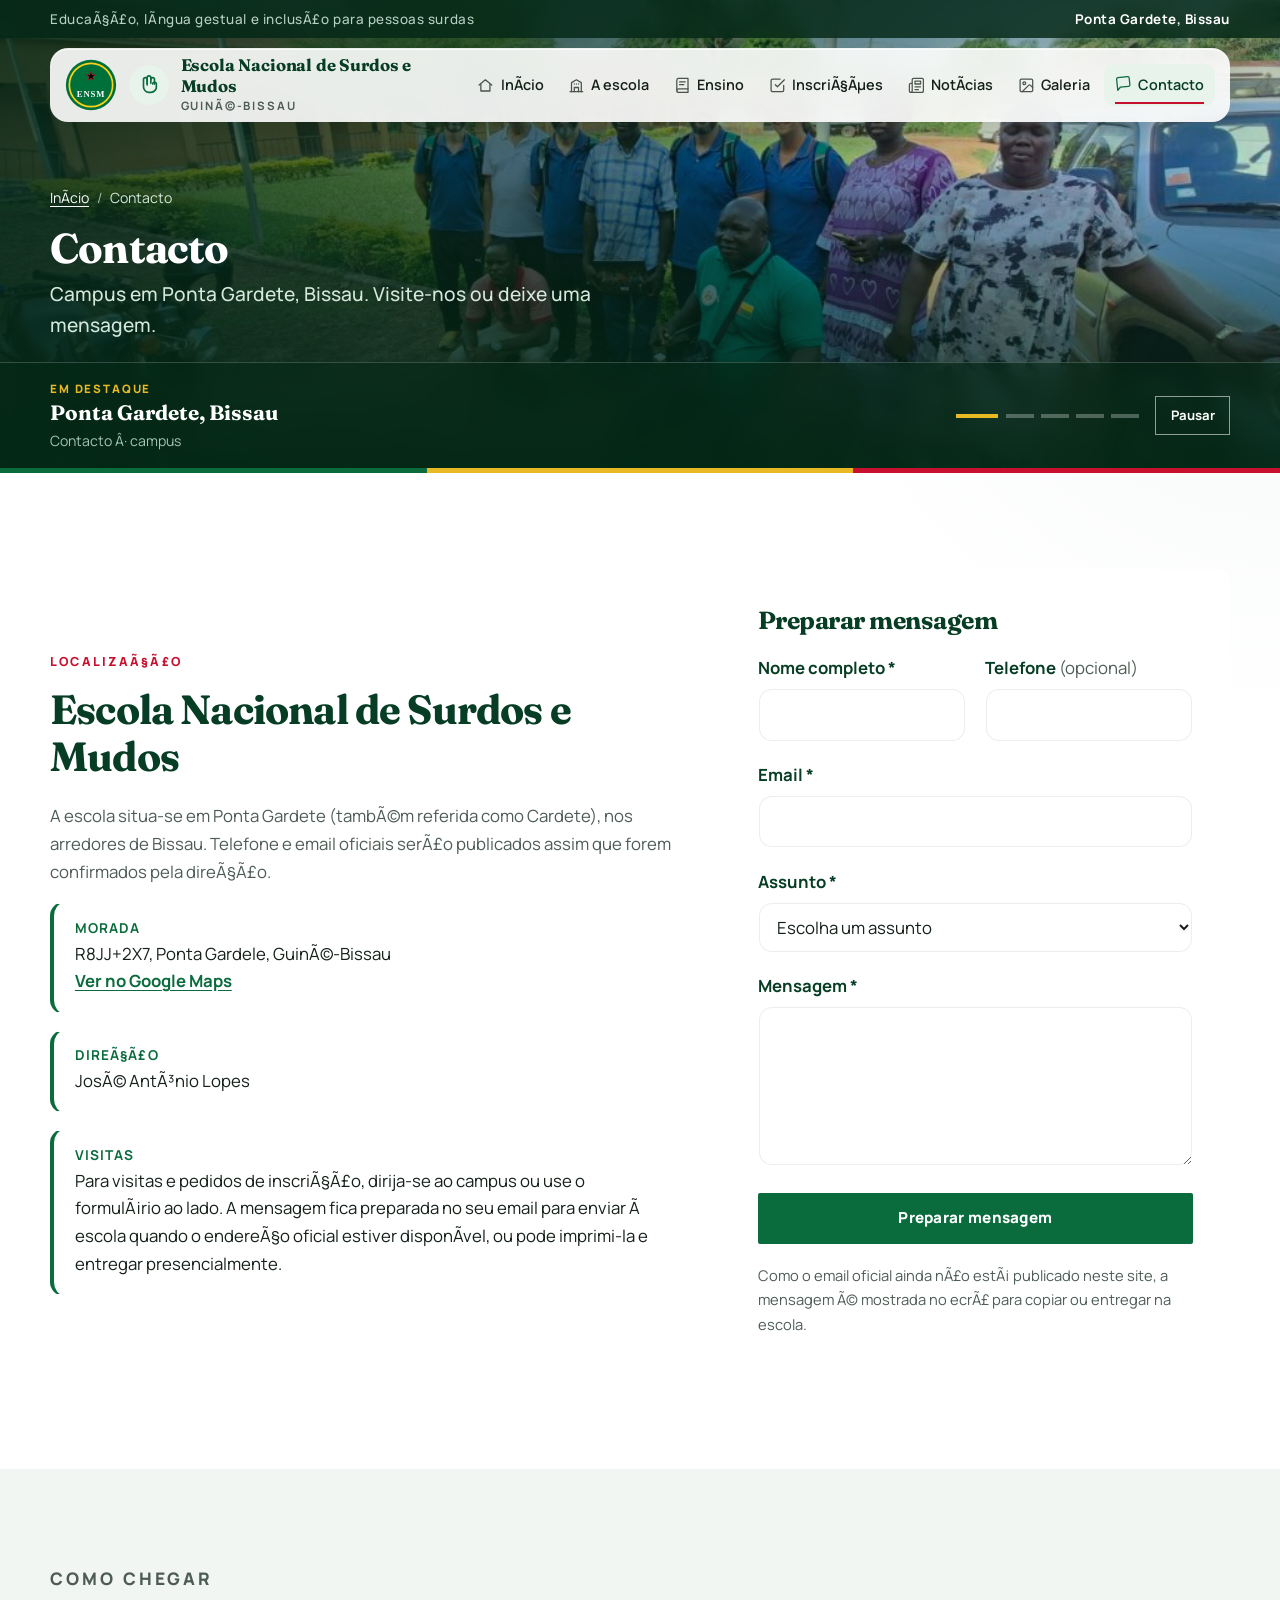
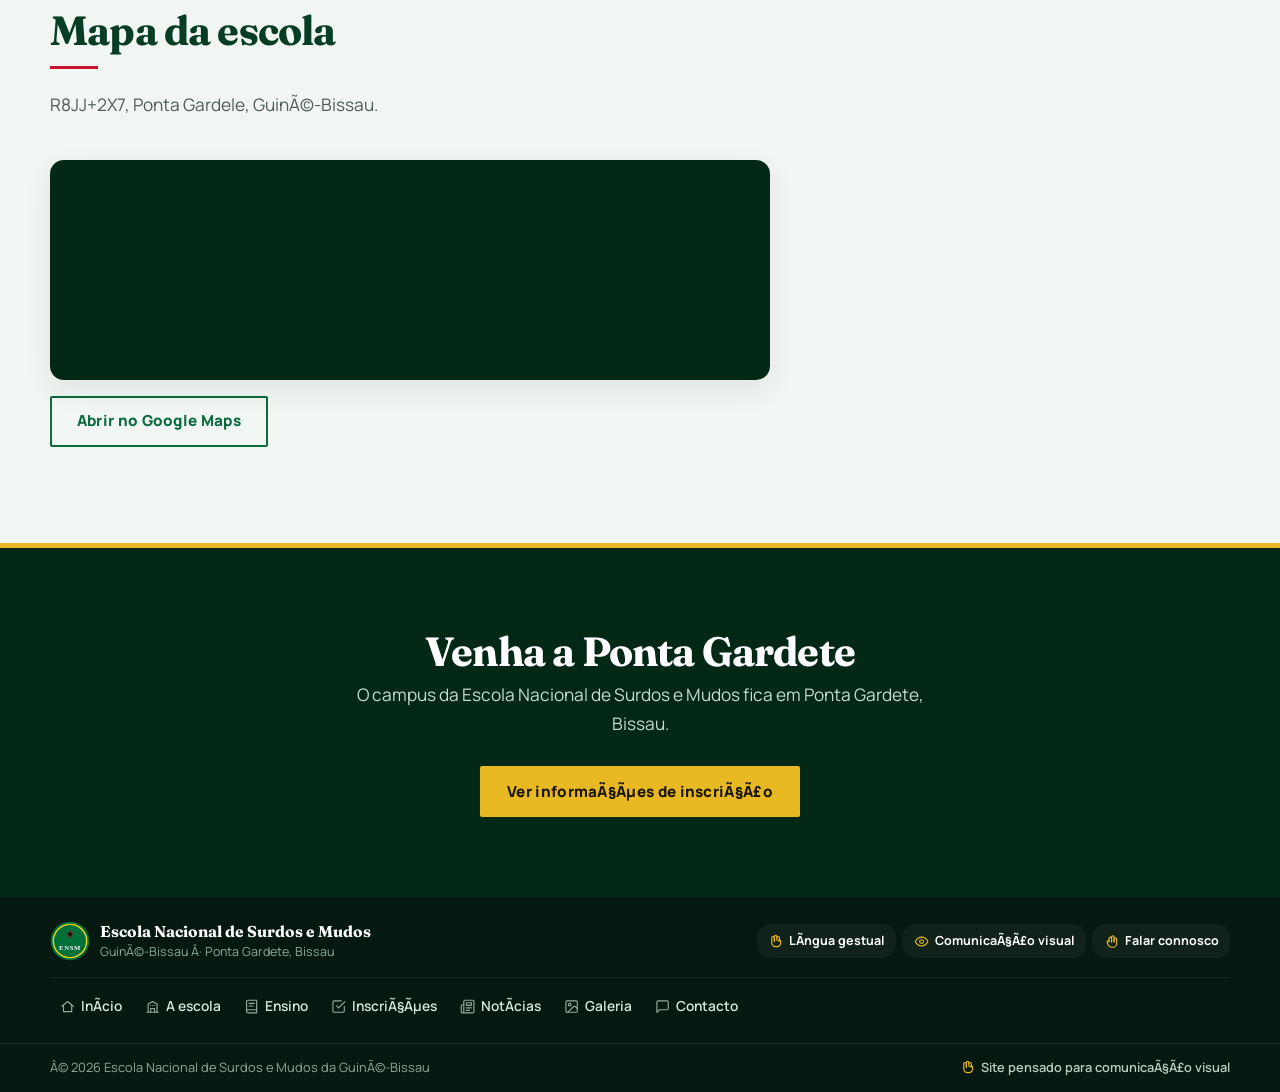
==== commit da77d2e6: "Corrigir assets no GitHub Pages (CSS/JS e .nojekyll) Co-authored-by: Cursor <cursoragent@cursor.com>" ====
--- a/contacto.html
+++ b/contacto.html
@@ -1,35 +1,35 @@
-<!doctype html>
+﻿<!doctype html>
 <html lang="pt-PT">
 <head>
   <meta charset="utf-8">
   <meta name="viewport" content="width=device-width, initial-scale=1">
-  <title>Contacto | Escola Nacional de Surdos e Mudos da Guiné-Bissau</title>
-  <meta name="description" content="Contacte a Escola Nacional de Surdos e Mudos da Guiné-Bissau por telefone, email ou formulário. Pode também visitar-nos presencialmente.">
+  <title>Contacto | Escola Nacional de Surdos e Mudos da GuinÃ©-Bissau</title>
+  <meta name="description" content="Contacte a Escola Nacional de Surdos e Mudos da GuinÃ©-Bissau por telefone, email ou formulÃ¡rio. Pode tambÃ©m visitar-nos presencialmente.">
   <link rel="icon" href="img/logo.svg" type="image/svg+xml">
   <link rel="preconnect" href="https://fonts.googleapis.com">
   <link rel="preconnect" href="https://fonts.gstatic.com" crossorigin>
   <link href="https://fonts.googleapis.com/css2?family=Fraunces:opsz,wght@9..144,500;9..144,700&family=Manrope:wght@400;500;600;700;800&display=swap" rel="stylesheet">
-  <link rel="stylesheet" href="css/style.css">
+  <link rel="stylesheet" href="css/style.css?v=0.1">
 </head>
 <body>
 
-  <a class="skip-link" href="#conteudo">Ir para o conteúdo principal</a>
+  <a class="skip-link" href="#conteudo">Ir para o conteÃºdo principal</a>
 
   <div class="topbar">
     <div class="container">
-      <span>Educação, língua gestual e inclusão para pessoas surdas</span>
+      <span>EducaÃ§Ã£o, lÃ­ngua gestual e inclusÃ£o para pessoas surdas</span>
       <span><a href="contacto.html">Ponta Gardete, Bissau</a></span>
     </div>
   </div>
 
   <header class="site-header">
     <div class="container header-inner">
-      <a class="brand" href="index.html" aria-label="Escola Nacional de Surdos e Mudos da Guiné-Bissau, página inicial">
+      <a class="brand" href="index.html" aria-label="Escola Nacional de Surdos e Mudos da GuinÃ©-Bissau, pÃ¡gina inicial">
         <img src="img/logo.svg" alt="" width="56" height="56">
-        <span class="brand-gesto" title="Língua gestual" aria-hidden="true"><svg class="ico" aria-hidden="true"><use href="img/icons.svg#ico-gesto"></use></svg></span>
+        <span class="brand-gesto" title="LÃ­ngua gestual" aria-hidden="true"><svg class="ico" aria-hidden="true"><use href="img/icons.svg#ico-gesto"></use></svg></span>
         <span class="brand-text">
           <strong>Escola Nacional de Surdos e Mudos</strong>
-          <small>Guiné-Bissau</small>
+          <small>GuinÃ©-Bissau</small>
         </span>
       </a>
 
@@ -40,11 +40,11 @@
 
       <nav id="menu" class="main-nav" aria-label="Principal">
         <ul>
-          <li><a href="index.html"><svg class="ico" aria-hidden="true"><use href="img/icons.svg#ico-inicio"></use></svg> Início</a></li>
+          <li><a href="index.html"><svg class="ico" aria-hidden="true"><use href="img/icons.svg#ico-inicio"></use></svg> InÃ­cio</a></li>
           <li><a href="sobre.html"><svg class="ico" aria-hidden="true"><use href="img/icons.svg#ico-escola"></use></svg> A escola</a></li>
           <li><a href="ensino.html"><svg class="ico" aria-hidden="true"><use href="img/icons.svg#ico-ensino"></use></svg> Ensino</a></li>
-          <li><a href="inscricoes.html"><svg class="ico" aria-hidden="true"><use href="img/icons.svg#ico-inscricoes"></use></svg> Inscrições</a></li>
-          <li><a href="noticias.html"><svg class="ico" aria-hidden="true"><use href="img/icons.svg#ico-noticias"></use></svg> Notícias</a></li>
+          <li><a href="inscricoes.html"><svg class="ico" aria-hidden="true"><use href="img/icons.svg#ico-inscricoes"></use></svg> InscriÃ§Ãµes</a></li>
+          <li><a href="noticias.html"><svg class="ico" aria-hidden="true"><use href="img/icons.svg#ico-noticias"></use></svg> NotÃ­cias</a></li>
           <li><a href="galeria.html"><svg class="ico" aria-hidden="true"><use href="img/icons.svg#ico-galeria"></use></svg> Galeria</a></li>
           <li><a href="contacto.html" aria-current="page"><svg class="ico" aria-hidden="true"><use href="img/icons.svg#ico-contacto"></use></svg> Contacto</a></li>
         </ul>
@@ -56,13 +56,13 @@
 
     <section class="hero hero--pagina" aria-labelledby="titulo-contacto-pagina" data-hero-rotator>
       <div class="hero-slides" aria-hidden="true">
-        <figure class="hero-slide is-active" data-titulo="Ponta Gardete, Bissau" data-meta="Contacto · campus" data-link="#titulo-contactos">
+        <figure class="hero-slide is-active" data-titulo="Ponta Gardete, Bissau" data-meta="Contacto Â· campus" data-link="#titulo-contactos">
           <img src="img/noticias/cpp-escola-1.jpg" alt="" width="1600" height="900">
         </figure>
-        <figure class="hero-slide" data-titulo="Visitas ao campus" data-meta="Contacto · outubro 2026" data-link="#titulo-contactos">
+        <figure class="hero-slide" data-titulo="Visitas ao campus" data-meta="Contacto Â· outubro 2026" data-link="#titulo-contactos">
           <img src="img/noticias/cpp-visita.jpg" alt="" width="1600" height="900">
         </figure>
-        <figure class="hero-slide" data-titulo="Entrada e instalações" data-meta="Escola" data-link="sobre.html">
+        <figure class="hero-slide" data-titulo="Entrada e instalaÃ§Ãµes" data-meta="Escola" data-link="sobre.html">
           <img src="img/noticias/cpp-escola-4.jpg" alt="" width="1600" height="900">
         </figure>
         <figure class="hero-slide" data-titulo="Comunidade escolar" data-meta="Contacto" data-link="noticias.html#noticia-capital">
@@ -74,9 +74,9 @@
       </div>
       <div class="hero-shade" aria-hidden="true"></div>
       <div class="container hero-core">
-        <nav class="breadcrumb breadcrumb--claro" aria-label="Caminho de navegação">
+        <nav class="breadcrumb breadcrumb--claro" aria-label="Caminho de navegaÃ§Ã£o">
           <ol>
-            <li><a href="index.html">Início</a></li>
+            <li><a href="index.html">InÃ­cio</a></li>
             <li>Contacto</li>
           </ol>
         </nav>
@@ -88,7 +88,7 @@
           <div class="hero-news" aria-live="polite">
             <span class="hero-news-label">Em destaque</span>
             <a class="hero-news-titulo" href="#titulo-contactos">Ponta Gardete, Bissau</a>
-            <span class="hero-news-meta">Contacto · campus</span>
+            <span class="hero-news-meta">Contacto Â· campus</span>
           </div>
           <div class="hero-controls">
             <div class="hero-dots" role="tablist" aria-label="Imagens de contacto"></div>
@@ -103,23 +103,23 @@
       <div class="container split">
 
         <div>
-          <p class="eyebrow">Localização</p>
+          <p class="eyebrow">LocalizaÃ§Ã£o</p>
           <h2 id="titulo-contactos">Escola Nacional de Surdos e Mudos</h2>
-          <p class="texto-suave">A escola situa-se em Ponta Gardete (também referida como Cardete), nos arredores de Bissau. Telefone e email oficiais serão publicados assim que forem confirmados pela direção.</p>
+          <p class="texto-suave">A escola situa-se em Ponta Gardete (tambÃ©m referida como Cardete), nos arredores de Bissau. Telefone e email oficiais serÃ£o publicados assim que forem confirmados pela direÃ§Ã£o.</p>
 
           <div class="info-lista">
             <div class="info-item">
               <h3>Morada</h3>
-              <p>R8JJ+2X7, Ponta Gardele, Guiné-Bissau</p>
+              <p>R8JJ+2X7, Ponta Gardele, GuinÃ©-Bissau</p>
               <p><a href="https://www.google.com/maps/search/?api=1&amp;query=R8JJ%2B2X7,+Ponta+Gardele,+Guin%C3%A9-Bissau" target="_blank" rel="noopener noreferrer">Ver no Google Maps</a></p>
             </div>
             <div class="info-item">
-              <h3>Direção</h3>
-              <p>José António Lopes</p>
+              <h3>DireÃ§Ã£o</h3>
+              <p>JosÃ© AntÃ³nio Lopes</p>
             </div>
             <div class="info-item">
               <h3>Visitas</h3>
-              <p>Para visitas e pedidos de inscrição, dirija-se ao campus ou use o formulário ao lado. A mensagem fica preparada no seu email para enviar à escola quando o endereço oficial estiver disponível, ou pode imprimi-la e entregar presencialmente.</p>
+              <p>Para visitas e pedidos de inscriÃ§Ã£o, dirija-se ao campus ou use o formulÃ¡rio ao lado. A mensagem fica preparada no seu email para enviar Ã  escola quando o endereÃ§o oficial estiver disponÃ­vel, ou pode imprimi-la e entregar presencialmente.</p>
             </div>
           </div>
         </div>
@@ -148,9 +148,9 @@
               <label for="assunto">Assunto <span aria-hidden="true">*</span></label>
               <select id="assunto" name="assunto" required>
                 <option value="">Escolha um assunto</option>
-                <option>Informações sobre inscrições</option>
-                <option>Informações sobre ensino e projetos</option>
-                <option>Marcar visita à escola</option>
+                <option>InformaÃ§Ãµes sobre inscriÃ§Ãµes</option>
+                <option>InformaÃ§Ãµes sobre ensino e projetos</option>
+                <option>Marcar visita Ã  escola</option>
                 <option>Outro assunto</option>
               </select>
             </div>
@@ -162,7 +162,7 @@
 
             <button class="btn btn-verde" type="submit">Preparar mensagem</button>
 
-            <p class="nota">Como o email oficial ainda não está publicado neste site, a mensagem é mostrada no ecrã para copiar ou entregar na escola.</p>
+            <p class="nota">Como o email oficial ainda nÃ£o estÃ¡ publicado neste site, a mensagem Ã© mostrada no ecrÃ£ para copiar ou entregar na escola.</p>
             <p id="estado-form" class="estado" role="status" aria-live="polite"></p>
           </form>
         </div>
@@ -175,12 +175,12 @@
         <div class="section-head">
           <p class="eyebrow">Como chegar</p>
           <h2 id="titulo-mapa">Mapa da escola</h2>
-          <p>R8JJ+2X7, Ponta Gardele, Guiné-Bissau.</p>
+          <p>R8JJ+2X7, Ponta Gardele, GuinÃ©-Bissau.</p>
         </div>
 
         <div class="mapa-escola">
           <iframe
-            title="Google Maps — Escola Nacional de Surdos e Mudos, R8JJ+2X7, Ponta Gardele"
+            title="Google Maps â€” Escola Nacional de Surdos e Mudos, R8JJ+2X7, Ponta Gardele"
             src="https://www.google.com/maps?q=R8JJ%2B2X7,+Ponta+Gardele,+Guin%C3%A9-Bissau&amp;hl=pt&amp;z=17&amp;output=embed"
             loading="lazy"
             referrerpolicy="no-referrer-when-downgrade"
@@ -197,7 +197,7 @@
       <div class="container">
         <h2 id="titulo-cta-contacto">Venha a Ponta Gardete</h2>
         <p>O campus da Escola Nacional de Surdos e Mudos fica em Ponta Gardete, Bissau.</p>
-        <a class="btn btn-amarelo" href="inscricoes.html">Ver informações de inscrição</a>
+        <a class="btn btn-amarelo" href="inscricoes.html">Ver informaÃ§Ãµes de inscriÃ§Ã£o</a>
       </div>
     </section>
 
@@ -210,33 +210,33 @@
           <img src="img/logo.svg" alt="" width="40" height="40">
           <div>
             <strong>Escola Nacional de Surdos e Mudos</strong>
-            <span>Guiné-Bissau · Ponta Gardete, Bissau</span>
-          </div>
-        </div>
-        <div class="footer-gesto" aria-label="Comunicação visual">
-          <a class="footer-gesto-item" href="sobre.html"><svg class="ico" aria-hidden="true"><use href="img/icons.svg#ico-gesto"></use></svg> Língua gestual</a>
-          <a class="footer-gesto-item" href="ensino.html"><svg class="ico" aria-hidden="true"><use href="img/icons.svg#ico-olho"></use></svg> Comunicação visual</a>
+            <span>GuinÃ©-Bissau Â· Ponta Gardete, Bissau</span>
+          </div>
+        </div>
+        <div class="footer-gesto" aria-label="ComunicaÃ§Ã£o visual">
+          <a class="footer-gesto-item" href="sobre.html"><svg class="ico" aria-hidden="true"><use href="img/icons.svg#ico-gesto"></use></svg> LÃ­ngua gestual</a>
+          <a class="footer-gesto-item" href="ensino.html"><svg class="ico" aria-hidden="true"><use href="img/icons.svg#ico-olho"></use></svg> ComunicaÃ§Ã£o visual</a>
           <a class="footer-gesto-item" href="contacto.html"><svg class="ico" aria-hidden="true"><use href="img/icons.svg#ico-maos"></use></svg> Falar connosco</a>
         </div>
       </div>
-      <ul class="footer-nav" aria-label="Rodapé">
-        <li><a href="index.html"><svg class="ico" aria-hidden="true"><use href="img/icons.svg#ico-inicio"></use></svg> Início</a></li>
+      <ul class="footer-nav" aria-label="RodapÃ©">
+        <li><a href="index.html"><svg class="ico" aria-hidden="true"><use href="img/icons.svg#ico-inicio"></use></svg> InÃ­cio</a></li>
         <li><a href="sobre.html"><svg class="ico" aria-hidden="true"><use href="img/icons.svg#ico-escola"></use></svg> A escola</a></li>
         <li><a href="ensino.html"><svg class="ico" aria-hidden="true"><use href="img/icons.svg#ico-ensino"></use></svg> Ensino</a></li>
-        <li><a href="inscricoes.html"><svg class="ico" aria-hidden="true"><use href="img/icons.svg#ico-inscricoes"></use></svg> Inscrições</a></li>
-        <li><a href="noticias.html"><svg class="ico" aria-hidden="true"><use href="img/icons.svg#ico-noticias"></use></svg> Notícias</a></li>
+        <li><a href="inscricoes.html"><svg class="ico" aria-hidden="true"><use href="img/icons.svg#ico-inscricoes"></use></svg> InscriÃ§Ãµes</a></li>
+        <li><a href="noticias.html"><svg class="ico" aria-hidden="true"><use href="img/icons.svg#ico-noticias"></use></svg> NotÃ­cias</a></li>
         <li><a href="galeria.html"><svg class="ico" aria-hidden="true"><use href="img/icons.svg#ico-galeria"></use></svg> Galeria</a></li>
         <li><a href="contacto.html"><svg class="ico" aria-hidden="true"><use href="img/icons.svg#ico-contacto"></use></svg> Contacto</a></li>
       </ul>
     </div>
     <div class="footer-bottom">
       <div class="container">
-        <p>© <span id="ano">2026</span> Escola Nacional de Surdos e Mudos da Guiné-Bissau</p>
-        <p class="footer-sinal"><svg class="ico" aria-hidden="true"><use href="img/icons.svg#ico-gesto"></use></svg> Site pensado para comunicação visual</p>
+        <p>Â© <span id="ano">2026</span> Escola Nacional de Surdos e Mudos da GuinÃ©-Bissau</p>
+        <p class="footer-sinal"><svg class="ico" aria-hidden="true"><use href="img/icons.svg#ico-gesto"></use></svg> Site pensado para comunicaÃ§Ã£o visual</p>
       </div>
     </div>
   </footer>
 
-  <script src="js/main.js"></script>
+  <script src="js/main.js?v=0.1"></script>
 </body>
 </html>
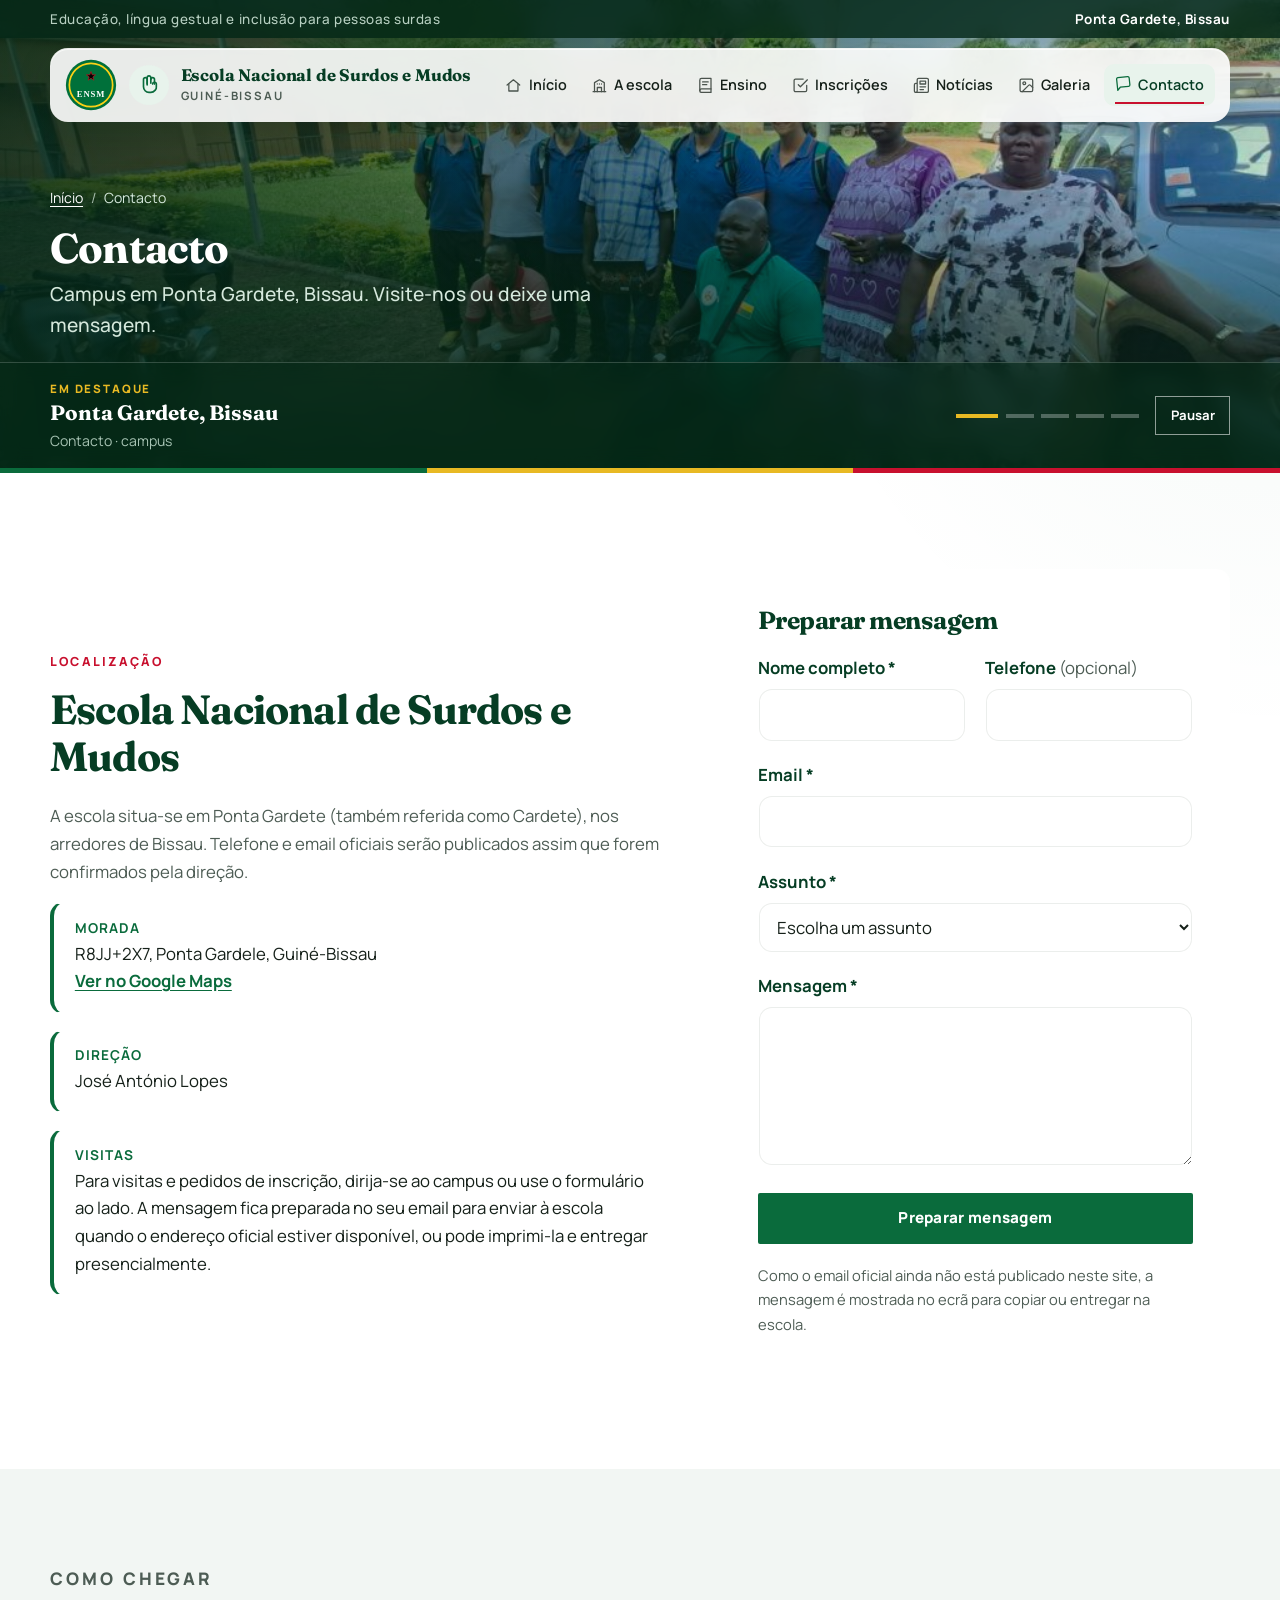
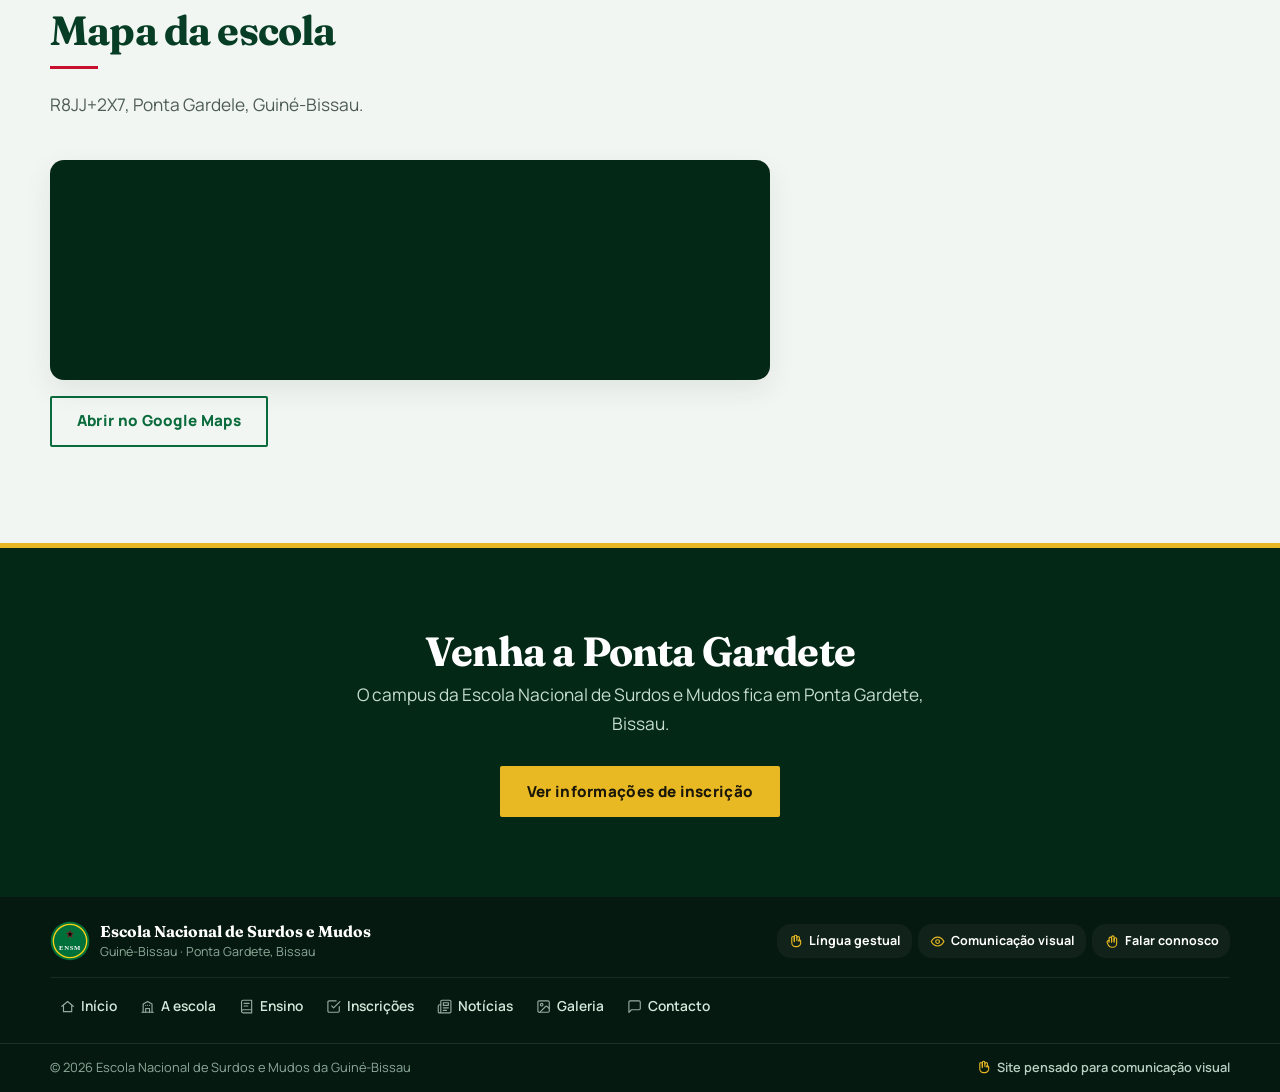
==== commit 9a545f14: "Corrigir encoding UTF-8 e forçar atualização do CSS no Pages Co-authored-by: Cursor <cursoragent@cur" ====
--- a/contacto.html
+++ b/contacto.html
@@ -1,10 +1,10 @@
-﻿<!doctype html>
+<!doctype html>
 <html lang="pt-PT">
 <head>
   <meta charset="utf-8">
   <meta name="viewport" content="width=device-width, initial-scale=1">
-  <title>Contacto | Escola Nacional de Surdos e Mudos da GuinÃ©-Bissau</title>
-  <meta name="description" content="Contacte a Escola Nacional de Surdos e Mudos da GuinÃ©-Bissau por telefone, email ou formulÃ¡rio. Pode tambÃ©m visitar-nos presencialmente.">
+  <title>Contacto | Escola Nacional de Surdos e Mudos da Guiné-Bissau</title>
+  <meta name="description" content="Contacte a Escola Nacional de Surdos e Mudos da Guiné-Bissau por telefone, email ou formulário. Pode também visitar-nos presencialmente.">
   <link rel="icon" href="img/logo.svg" type="image/svg+xml">
   <link rel="preconnect" href="https://fonts.googleapis.com">
   <link rel="preconnect" href="https://fonts.gstatic.com" crossorigin>
@@ -13,23 +13,23 @@
 </head>
 <body>
 
-  <a class="skip-link" href="#conteudo">Ir para o conteÃºdo principal</a>
+  <a class="skip-link" href="#conteudo">Ir para o conteúdo principal</a>
 
   <div class="topbar">
     <div class="container">
-      <span>EducaÃ§Ã£o, lÃ­ngua gestual e inclusÃ£o para pessoas surdas</span>
+      <span>Educação, língua gestual e inclusão para pessoas surdas</span>
       <span><a href="contacto.html">Ponta Gardete, Bissau</a></span>
     </div>
   </div>
 
   <header class="site-header">
     <div class="container header-inner">
-      <a class="brand" href="index.html" aria-label="Escola Nacional de Surdos e Mudos da GuinÃ©-Bissau, pÃ¡gina inicial">
+      <a class="brand" href="index.html" aria-label="Escola Nacional de Surdos e Mudos da Guiné-Bissau, página inicial">
         <img src="img/logo.svg" alt="" width="56" height="56">
-        <span class="brand-gesto" title="LÃ­ngua gestual" aria-hidden="true"><svg class="ico" aria-hidden="true"><use href="img/icons.svg#ico-gesto"></use></svg></span>
+        <span class="brand-gesto" title="Língua gestual" aria-hidden="true"><svg class="ico" aria-hidden="true"><use href="img/icons.svg#ico-gesto"></use></svg></span>
         <span class="brand-text">
           <strong>Escola Nacional de Surdos e Mudos</strong>
-          <small>GuinÃ©-Bissau</small>
+          <small>Guiné-Bissau</small>
         </span>
       </a>
 
@@ -40,11 +40,11 @@
 
       <nav id="menu" class="main-nav" aria-label="Principal">
         <ul>
-          <li><a href="index.html"><svg class="ico" aria-hidden="true"><use href="img/icons.svg#ico-inicio"></use></svg> InÃ­cio</a></li>
+          <li><a href="index.html"><svg class="ico" aria-hidden="true"><use href="img/icons.svg#ico-inicio"></use></svg> Início</a></li>
           <li><a href="sobre.html"><svg class="ico" aria-hidden="true"><use href="img/icons.svg#ico-escola"></use></svg> A escola</a></li>
           <li><a href="ensino.html"><svg class="ico" aria-hidden="true"><use href="img/icons.svg#ico-ensino"></use></svg> Ensino</a></li>
-          <li><a href="inscricoes.html"><svg class="ico" aria-hidden="true"><use href="img/icons.svg#ico-inscricoes"></use></svg> InscriÃ§Ãµes</a></li>
-          <li><a href="noticias.html"><svg class="ico" aria-hidden="true"><use href="img/icons.svg#ico-noticias"></use></svg> NotÃ­cias</a></li>
+          <li><a href="inscricoes.html"><svg class="ico" aria-hidden="true"><use href="img/icons.svg#ico-inscricoes"></use></svg> Inscrições</a></li>
+          <li><a href="noticias.html"><svg class="ico" aria-hidden="true"><use href="img/icons.svg#ico-noticias"></use></svg> Notícias</a></li>
           <li><a href="galeria.html"><svg class="ico" aria-hidden="true"><use href="img/icons.svg#ico-galeria"></use></svg> Galeria</a></li>
           <li><a href="contacto.html" aria-current="page"><svg class="ico" aria-hidden="true"><use href="img/icons.svg#ico-contacto"></use></svg> Contacto</a></li>
         </ul>
@@ -56,13 +56,13 @@
 
     <section class="hero hero--pagina" aria-labelledby="titulo-contacto-pagina" data-hero-rotator>
       <div class="hero-slides" aria-hidden="true">
-        <figure class="hero-slide is-active" data-titulo="Ponta Gardete, Bissau" data-meta="Contacto Â· campus" data-link="#titulo-contactos">
+        <figure class="hero-slide is-active" data-titulo="Ponta Gardete, Bissau" data-meta="Contacto · campus" data-link="#titulo-contactos">
           <img src="img/noticias/cpp-escola-1.jpg" alt="" width="1600" height="900">
         </figure>
-        <figure class="hero-slide" data-titulo="Visitas ao campus" data-meta="Contacto Â· outubro 2026" data-link="#titulo-contactos">
+        <figure class="hero-slide" data-titulo="Visitas ao campus" data-meta="Contacto · outubro 2026" data-link="#titulo-contactos">
           <img src="img/noticias/cpp-visita.jpg" alt="" width="1600" height="900">
         </figure>
-        <figure class="hero-slide" data-titulo="Entrada e instalaÃ§Ãµes" data-meta="Escola" data-link="sobre.html">
+        <figure class="hero-slide" data-titulo="Entrada e instalações" data-meta="Escola" data-link="sobre.html">
           <img src="img/noticias/cpp-escola-4.jpg" alt="" width="1600" height="900">
         </figure>
         <figure class="hero-slide" data-titulo="Comunidade escolar" data-meta="Contacto" data-link="noticias.html#noticia-capital">
@@ -74,9 +74,9 @@
       </div>
       <div class="hero-shade" aria-hidden="true"></div>
       <div class="container hero-core">
-        <nav class="breadcrumb breadcrumb--claro" aria-label="Caminho de navegaÃ§Ã£o">
+        <nav class="breadcrumb breadcrumb--claro" aria-label="Caminho de navegação">
           <ol>
-            <li><a href="index.html">InÃ­cio</a></li>
+            <li><a href="index.html">Início</a></li>
             <li>Contacto</li>
           </ol>
         </nav>
@@ -88,7 +88,7 @@
           <div class="hero-news" aria-live="polite">
             <span class="hero-news-label">Em destaque</span>
             <a class="hero-news-titulo" href="#titulo-contactos">Ponta Gardete, Bissau</a>
-            <span class="hero-news-meta">Contacto Â· campus</span>
+            <span class="hero-news-meta">Contacto · campus</span>
           </div>
           <div class="hero-controls">
             <div class="hero-dots" role="tablist" aria-label="Imagens de contacto"></div>
@@ -103,23 +103,23 @@
       <div class="container split">
 
         <div>
-          <p class="eyebrow">LocalizaÃ§Ã£o</p>
+          <p class="eyebrow">Localização</p>
           <h2 id="titulo-contactos">Escola Nacional de Surdos e Mudos</h2>
-          <p class="texto-suave">A escola situa-se em Ponta Gardete (tambÃ©m referida como Cardete), nos arredores de Bissau. Telefone e email oficiais serÃ£o publicados assim que forem confirmados pela direÃ§Ã£o.</p>
+          <p class="texto-suave">A escola situa-se em Ponta Gardete (também referida como Cardete), nos arredores de Bissau. Telefone e email oficiais serão publicados assim que forem confirmados pela direção.</p>
 
           <div class="info-lista">
             <div class="info-item">
               <h3>Morada</h3>
-              <p>R8JJ+2X7, Ponta Gardele, GuinÃ©-Bissau</p>
+              <p>R8JJ+2X7, Ponta Gardele, Guiné-Bissau</p>
               <p><a href="https://www.google.com/maps/search/?api=1&amp;query=R8JJ%2B2X7,+Ponta+Gardele,+Guin%C3%A9-Bissau" target="_blank" rel="noopener noreferrer">Ver no Google Maps</a></p>
             </div>
             <div class="info-item">
-              <h3>DireÃ§Ã£o</h3>
-              <p>JosÃ© AntÃ³nio Lopes</p>
+              <h3>Direção</h3>
+              <p>José António Lopes</p>
             </div>
             <div class="info-item">
               <h3>Visitas</h3>
-              <p>Para visitas e pedidos de inscriÃ§Ã£o, dirija-se ao campus ou use o formulÃ¡rio ao lado. A mensagem fica preparada no seu email para enviar Ã  escola quando o endereÃ§o oficial estiver disponÃ­vel, ou pode imprimi-la e entregar presencialmente.</p>
+              <p>Para visitas e pedidos de inscrição, dirija-se ao campus ou use o formulário ao lado. A mensagem fica preparada no seu email para enviar à escola quando o endereço oficial estiver disponível, ou pode imprimi-la e entregar presencialmente.</p>
             </div>
           </div>
         </div>
@@ -148,9 +148,9 @@
               <label for="assunto">Assunto <span aria-hidden="true">*</span></label>
               <select id="assunto" name="assunto" required>
                 <option value="">Escolha um assunto</option>
-                <option>InformaÃ§Ãµes sobre inscriÃ§Ãµes</option>
-                <option>InformaÃ§Ãµes sobre ensino e projetos</option>
-                <option>Marcar visita Ã  escola</option>
+                <option>Informações sobre inscrições</option>
+                <option>Informações sobre ensino e projetos</option>
+                <option>Marcar visita à escola</option>
                 <option>Outro assunto</option>
               </select>
             </div>
@@ -162,7 +162,7 @@
 
             <button class="btn btn-verde" type="submit">Preparar mensagem</button>
 
-            <p class="nota">Como o email oficial ainda nÃ£o estÃ¡ publicado neste site, a mensagem Ã© mostrada no ecrÃ£ para copiar ou entregar na escola.</p>
+            <p class="nota">Como o email oficial ainda não está publicado neste site, a mensagem é mostrada no ecrã para copiar ou entregar na escola.</p>
             <p id="estado-form" class="estado" role="status" aria-live="polite"></p>
           </form>
         </div>
@@ -175,12 +175,12 @@
         <div class="section-head">
           <p class="eyebrow">Como chegar</p>
           <h2 id="titulo-mapa">Mapa da escola</h2>
-          <p>R8JJ+2X7, Ponta Gardele, GuinÃ©-Bissau.</p>
+          <p>R8JJ+2X7, Ponta Gardele, Guiné-Bissau.</p>
         </div>
 
         <div class="mapa-escola">
           <iframe
-            title="Google Maps â€” Escola Nacional de Surdos e Mudos, R8JJ+2X7, Ponta Gardele"
+            title="Google Maps — Escola Nacional de Surdos e Mudos, R8JJ+2X7, Ponta Gardele"
             src="https://www.google.com/maps?q=R8JJ%2B2X7,+Ponta+Gardele,+Guin%C3%A9-Bissau&amp;hl=pt&amp;z=17&amp;output=embed"
             loading="lazy"
             referrerpolicy="no-referrer-when-downgrade"
@@ -197,7 +197,7 @@
       <div class="container">
         <h2 id="titulo-cta-contacto">Venha a Ponta Gardete</h2>
         <p>O campus da Escola Nacional de Surdos e Mudos fica em Ponta Gardete, Bissau.</p>
-        <a class="btn btn-amarelo" href="inscricoes.html">Ver informaÃ§Ãµes de inscriÃ§Ã£o</a>
+        <a class="btn btn-amarelo" href="inscricoes.html">Ver informações de inscrição</a>
       </div>
     </section>
 
@@ -210,29 +210,29 @@
           <img src="img/logo.svg" alt="" width="40" height="40">
           <div>
             <strong>Escola Nacional de Surdos e Mudos</strong>
-            <span>GuinÃ©-Bissau Â· Ponta Gardete, Bissau</span>
-          </div>
-        </div>
-        <div class="footer-gesto" aria-label="ComunicaÃ§Ã£o visual">
-          <a class="footer-gesto-item" href="sobre.html"><svg class="ico" aria-hidden="true"><use href="img/icons.svg#ico-gesto"></use></svg> LÃ­ngua gestual</a>
-          <a class="footer-gesto-item" href="ensino.html"><svg class="ico" aria-hidden="true"><use href="img/icons.svg#ico-olho"></use></svg> ComunicaÃ§Ã£o visual</a>
+            <span>Guiné-Bissau · Ponta Gardete, Bissau</span>
+          </div>
+        </div>
+        <div class="footer-gesto" aria-label="Comunicação visual">
+          <a class="footer-gesto-item" href="sobre.html"><svg class="ico" aria-hidden="true"><use href="img/icons.svg#ico-gesto"></use></svg> Língua gestual</a>
+          <a class="footer-gesto-item" href="ensino.html"><svg class="ico" aria-hidden="true"><use href="img/icons.svg#ico-olho"></use></svg> Comunicação visual</a>
           <a class="footer-gesto-item" href="contacto.html"><svg class="ico" aria-hidden="true"><use href="img/icons.svg#ico-maos"></use></svg> Falar connosco</a>
         </div>
       </div>
-      <ul class="footer-nav" aria-label="RodapÃ©">
-        <li><a href="index.html"><svg class="ico" aria-hidden="true"><use href="img/icons.svg#ico-inicio"></use></svg> InÃ­cio</a></li>
+      <ul class="footer-nav" aria-label="Rodapé">
+        <li><a href="index.html"><svg class="ico" aria-hidden="true"><use href="img/icons.svg#ico-inicio"></use></svg> Início</a></li>
         <li><a href="sobre.html"><svg class="ico" aria-hidden="true"><use href="img/icons.svg#ico-escola"></use></svg> A escola</a></li>
         <li><a href="ensino.html"><svg class="ico" aria-hidden="true"><use href="img/icons.svg#ico-ensino"></use></svg> Ensino</a></li>
-        <li><a href="inscricoes.html"><svg class="ico" aria-hidden="true"><use href="img/icons.svg#ico-inscricoes"></use></svg> InscriÃ§Ãµes</a></li>
-        <li><a href="noticias.html"><svg class="ico" aria-hidden="true"><use href="img/icons.svg#ico-noticias"></use></svg> NotÃ­cias</a></li>
+        <li><a href="inscricoes.html"><svg class="ico" aria-hidden="true"><use href="img/icons.svg#ico-inscricoes"></use></svg> Inscrições</a></li>
+        <li><a href="noticias.html"><svg class="ico" aria-hidden="true"><use href="img/icons.svg#ico-noticias"></use></svg> Notícias</a></li>
         <li><a href="galeria.html"><svg class="ico" aria-hidden="true"><use href="img/icons.svg#ico-galeria"></use></svg> Galeria</a></li>
         <li><a href="contacto.html"><svg class="ico" aria-hidden="true"><use href="img/icons.svg#ico-contacto"></use></svg> Contacto</a></li>
       </ul>
     </div>
     <div class="footer-bottom">
       <div class="container">
-        <p>Â© <span id="ano">2026</span> Escola Nacional de Surdos e Mudos da GuinÃ©-Bissau</p>
-        <p class="footer-sinal"><svg class="ico" aria-hidden="true"><use href="img/icons.svg#ico-gesto"></use></svg> Site pensado para comunicaÃ§Ã£o visual</p>
+        <p>© <span id="ano">2026</span> Escola Nacional de Surdos e Mudos da Guiné-Bissau</p>
+        <p class="footer-sinal"><svg class="ico" aria-hidden="true"><use href="img/icons.svg#ico-gesto"></use></svg> Site pensado para comunicação visual</p>
       </div>
     </div>
   </footer>
